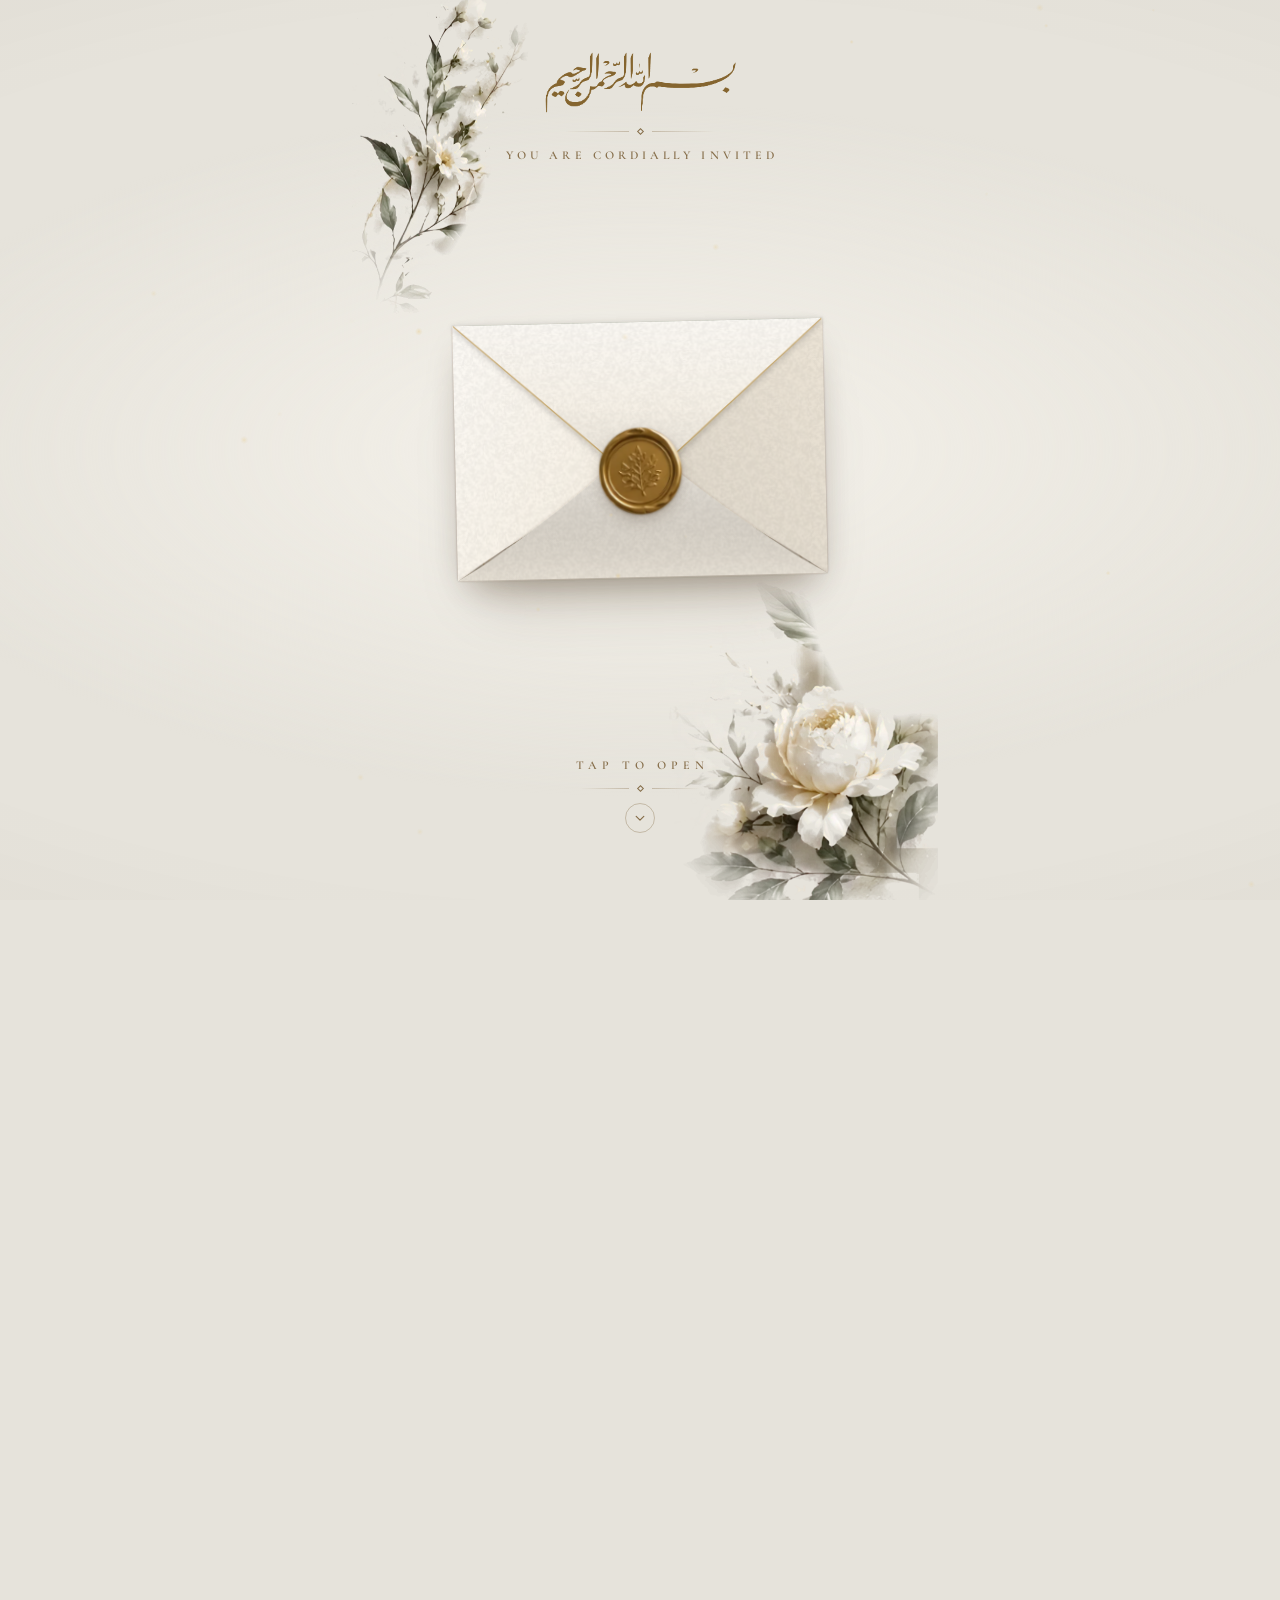
==== barat/index.html @ 207fcbb6 "Digital wedding invitations for Raamiz & Fiza Envelope-opening invites for the Nikkah (/barat/) and " ====
<!doctype html>
<html lang="en" data-event="barat" class="is-sealed">
<head>
<meta charset="utf-8">
<meta name="viewport" content="width=device-width, initial-scale=1, viewport-fit=cover">
<title>Raamiz &amp; Fiza · Nikkah</title>
<meta name="description" content="Friday, 18 December 2026 · Palm Hills Country Club, Lahore">
<meta name="robots" content="noindex, nofollow">
<meta name="format-detection" content="telephone=no">
<meta name="theme-color" content="#e6e3db">
<meta property="og:type" content="website">
<meta property="og:site_name" content="Raamiz &amp; Fiza">
<meta property="og:title" content="You’re invited · Nikkah of Raamiz &amp; Fiza">
<meta property="og:description" content="Friday, 18 December 2026 · Palm Hills Country Club, Lahore">
<meta property="og:url" content="https://raamizkn.github.io/raamiz-fiza/barat/">
<meta property="og:image" content="https://raamizkn.github.io/raamiz-fiza/assets/og-barat.jpg">
<meta property="og:image:width" content="1200">
<meta property="og:image:height" content="630">
<meta property="og:image:alt" content="The Nikkah invitation card for Raamiz and Fiza">
<meta name="twitter:card" content="summary_large_image">
<link rel="icon" type="image/png" href="../assets/icon-barat.png">
<link rel="apple-touch-icon" href="../assets/touch-barat.png">
<link rel="preconnect" href="https://fonts.googleapis.com">
<link rel="preconnect" href="https://fonts.gstatic.com" crossorigin>
<link rel="stylesheet" href="https://fonts.googleapis.com/css2?family=Cormorant+Garamond:ital,wght@0,400;0,500;0,600;0,700;1,400;1,500&amp;family=Pinyon+Script&amp;display=swap">
<link rel="preload" as="image" href="../assets/card-barat.webp" fetchpriority="high">
<link rel="stylesheet" href="../assets/invite.css">
<noscript><style>.stage{display:none}.invite{visibility:visible}html.is-sealed,html.is-sealed body{height:auto;overflow:auto}</style></noscript>
</head>
<body>

<svg class="svg-defs" aria-hidden="true" focusable="false">
  <defs>
    <pattern id="grain" patternUnits="userSpaceOnUse" width="480" height="480">
      <image href="../assets/grain.png" width="480" height="480" preserveAspectRatio="none"/>
    </pattern>
    <pattern id="jaali" patternUnits="userSpaceOnUse" width="64" height="64">
      <g class="jaali-line">
        <path d="M32 10 54 32 32 54 10 32Z"/>
        <path d="M16.5 16.5H47.5V47.5H16.5Z"/>
        <path d="M32 0V10M32 54V64M0 32H10M54 32H64"/>
      </g>
    </pattern>
    <linearGradient id="lg-left" x1="0" y1="0" x2="1" y2="1">
      <stop offset="0" stop-color="#fff" stop-opacity=".6"/>
      <stop offset=".65" stop-color="#fff" stop-opacity="0"/>
    </linearGradient>
    <linearGradient id="lg-right" x1="1" y1="0" x2="0" y2="1">
      <stop offset="0" stop-color="#000" stop-opacity="0"/>
      <stop offset="1" stop-color="#000" stop-opacity=".07"/>
    </linearGradient>
    <linearGradient id="lg-bottom" x1="0" y1="0" x2="0" y2="1">
      <stop offset="0" stop-color="#fff" stop-opacity=".4"/>
      <stop offset="1" stop-color="#000" stop-opacity=".05"/>
    </linearGradient>
    <linearGradient id="lg-flap" x1="0" y1="0" x2="0" y2="1">
      <stop offset="0" stop-color="#fff" stop-opacity=".55"/>
      <stop offset=".55" stop-color="#fff" stop-opacity=".1"/>
      <stop offset="1" stop-color="#000" stop-opacity=".05"/>
    </linearGradient>
    <linearGradient id="lg-inside" x1="0" y1="0" x2="0" y2="1">
      <stop offset="0" stop-color="#1e140a" stop-opacity=".04"/>
      <stop offset=".6" stop-color="#1e140a" stop-opacity=".26"/>
    </linearGradient>
    <filter id="f-edge-in" x="-5%" y="-10%" width="110%" height="120%">
      <feDropShadow dx="0" dy="-2" stdDeviation="3" flood-color="#3a2812" flood-opacity=".18"/>
    </filter>
    <filter id="f-edge-up" x="-5%" y="-10%" width="110%" height="120%">
      <feDropShadow dx="0" dy="-3" stdDeviation="3.5" flood-color="#3a2812" flood-opacity=".14"/>
    </filter>
    <filter id="f-soft" x="-10%" y="-10%" width="120%" height="130%">
      <feGaussianBlur stdDeviation="9"/>
    </filter>
    <clipPath id="pocket-clip">
      <path d="M0 0C170 118 360 280 492 357C506 365 506 377 492 385C360 462 170 574 0 690Z"/><path d="M1000 0C830 118 640 280 508 357C494 365 494 377 508 385C640 462 830 574 1000 690Z"/><path d="M0 690C160 600 360 440 462 356C484 338 516 338 538 356C640 440 840 600 1000 690Z"/>
    </clipPath>
  </defs>
</svg>

<div class="stage">
  <div class="stage-glow"></div>
  <div class="stage-inner">
    <div class="decor decor--tl"></div>
    <div class="decor decor--br"></div>

    <header class="intro">
      <div class="bismillah" role="img" aria-label="Bismillah ir-Rahman ir-Rahim"></div>
      <div class="rule" aria-hidden="true"><span></span><i></i><span></span></div>
      <p class="guest" hidden>Dear <span data-guest></span>,</p>
      <p class="kicker">You are cordially invited</p>
    </header>

    <div class="env" role="button" tabindex="0" aria-label="Open the Nikkah invitation">
      <div class="env-layer env-back" aria-hidden="true">
        <svg viewBox="0 0 1000 690" preserveAspectRatio="none">
          <rect class="bk" width="1000" height="690" rx="7"/>
          <rect class="liner" x="30" width="940" height="660"/>
          <rect x="30" width="940" height="660" fill="url(#jaali)"/>
          <rect width="1000" height="690" fill="url(#lg-inside)"/>
          <rect width="1000" height="690" fill="url(#grain)"/>
        </svg>
      </div>

      <div class="card-clip" aria-hidden="true">
        <div class="card">
          <div class="card-shadow"></div>
          <div class="card-face">
            <img class="card-art feather" src="../assets/card-barat.webp" alt="" width="1419" height="2000">
            <div class="card-shade"></div>
            <img class="card-full feather" src="../assets/card-barat.webp" alt="" width="1419" height="2000">
          </div>
        </div>
      </div>

      <div class="env-layer env-pocket" aria-hidden="true">
        <svg viewBox="0 0 1000 690" preserveAspectRatio="none">
          <g filter="url(#f-edge-in)">
            <path class="pk-l" d="M0 0C170 118 360 280 492 357C506 365 506 377 492 385C360 462 170 574 0 690Z"/>
            <path class="pk-r" d="M1000 0C830 118 640 280 508 357C494 365 494 377 508 385C640 462 830 574 1000 690Z"/>
          </g>
          <path d="M0 0C170 118 360 280 492 357C506 365 506 377 492 385C360 462 170 574 0 690Z" fill="url(#lg-left)"/>
          <path d="M1000 0C830 118 640 280 508 357C494 365 494 377 508 385C640 462 830 574 1000 690Z" fill="url(#lg-right)"/>
          <path class="pk-b" d="M0 690C160 600 360 440 462 356C484 338 516 338 538 356C640 440 840 600 1000 690Z" filter="url(#f-edge-up)"/>
          <path d="M0 690C160 600 360 440 462 356C484 338 516 338 538 356C640 440 840 600 1000 690Z" fill="url(#lg-bottom)"/>
          <rect width="1000" height="690" fill="url(#grain)" clip-path="url(#pocket-clip)"/>
        </svg>
        <svg class="flap-shadow" viewBox="0 0 1000 690" preserveAspectRatio="none">
          <path d="M0 4H1000L552 408Q500 454 448 408Z" filter="url(#f-soft)"/>
        </svg>
      </div>

      <div class="env-layer env-flap" aria-hidden="true">
        <div class="flap">
          <div class="flap-face flap-front">
            <svg viewBox="0 0 1000 440" preserveAspectRatio="none">
              <path class="fl" d="M0 0H1000L552 396Q500 441 448 396Z"/>
              <path d="M0 0H1000L552 396Q500 441 448 396Z" fill="url(#lg-flap)"/>
              <path d="M0 0H1000L552 396Q500 441 448 396Z" fill="url(#grain)"/>
              <path class="foil" d="M2 1L448 396Q500 441 552 396L998 1" vector-effect="non-scaling-stroke"/>
            </svg>
            <svg class="shade" viewBox="0 0 1000 440" preserveAspectRatio="none"><path d="M0 0H1000L552 396Q500 441 448 396Z"/></svg>
          </div>
          <div class="flap-face flap-back">
            <svg viewBox="0 0 1000 440" preserveAspectRatio="none">
              <g transform="matrix(1 0 0 -1 0 440)">
                <path class="bk" d="M0 0H1000L552 396Q500 441 448 396Z"/>
                <path class="liner" d="M34 0H966L542 376Q500 413 458 376Z"/>
                <path d="M34 0H966L542 376Q500 413 458 376Z" fill="url(#jaali)"/>
                <path d="M0 0H1000L552 396Q500 441 448 396Z" fill="url(#grain)"/>
                <path class="foil" d="M2 1L448 396Q500 441 552 396L998 1" vector-effect="non-scaling-stroke"/>
              </g>
            </svg>
            <svg class="shade" viewBox="0 0 1000 440" preserveAspectRatio="none"><path d="M0 440H1000L552 44Q500 -1 448 44Z"/></svg>
          </div>
        </div>
      </div>

      <div class="env-layer env-seal" aria-hidden="true">
        <div class="seal">
          <div class="seal-whole"><div class="seal-img"></div><div class="seal-glint"></div></div>
          <div class="seal-half seal-half--l"><div class="seal-img"></div></div>
          <div class="seal-half seal-half--r"><div class="seal-img"></div></div>
        </div>
      </div>
    </div>

    <footer class="cta" aria-hidden="true">
      <p class="cta-text">Tap to open</p>
      <div class="rule" aria-hidden="true"><span></span><i></i><span></span></div>
      <span class="cta-chevron"><svg viewBox="0 0 12 12" aria-hidden="true"><path d="M2.2 4.4 6 8.2l3.8-3.8" fill="none" stroke="currentColor" stroke-width="1.2" stroke-linecap="round" stroke-linejoin="round"/></svg></span>
    </footer>
  </div>
</div>

<canvas class="fx" aria-hidden="true"></canvas>

<main class="invite">
  <section class="hero">
    <img class="final-card feather" src="../assets/card-barat.webp" width="1419" height="2000" alt="Bismillah ir-Rahman ir-Rahim. “And among His signs is that He created for you spouses from among yourselves so that you may find tranquility in them, and He placed between you love and mercy.” Surah Ar-Rum 30:21. Mr. Faisal Hayat Khan Niazi and Mrs. Shagufta Faisal cordially invite you to the Nikkah ceremony of their beloved son, Raamiz with Fiza. Friday, 18 December 2026, Palm Hills Country Club, Barki Road, Lahore. We would be honoured to share this special day with you.">
    <a class="scroll-hint" href="#details">Details<span class="cta-chevron"><svg viewBox="0 0 12 12" aria-hidden="true"><path d="M2.2 4.4 6 8.2l3.8-3.8" fill="none" stroke="currentColor" stroke-width="1.2" stroke-linecap="round" stroke-linejoin="round"/></svg></span></a>
  </section>

  <section class="details" id="details">
    <p class="eyebrow reveal">Join us for the</p>
    <h1 class="event-name reveal">Nikkah Ceremony</h1>
    <div class="reveal">
      <div class="date">
        <span class="date-side">Friday</span>
        <span class="date-day">18</span>
        <span class="date-side">December</span>
      </div>
      <p class="date-year">2026</p>
    </div>
    <div class="rule reveal" aria-hidden="true"><span></span><i></i><span></span></div>
    <p class="venue reveal">Palm Hills Country Club</p>
    <p class="address reveal">Barki Road, Lahore</p>
    <div class="actions reveal">
      <a class="btn" href="https://www.google.com/maps/search/?api=1&amp;query=Palm+Hills+Country+Club%2C+Barki+Road%2C+Lahore" target="_blank" rel="noopener"><svg viewBox="0 0 24 24" aria-hidden="true"><path d="M12 21s-6.5-5.6-6.5-11a6.5 6.5 0 0 1 13 0c0 5.4-6.5 11-6.5 11Z" fill="none" stroke="currentColor" stroke-width="1.5"/><circle cx="12" cy="10" r="2.4" fill="none" stroke="currentColor" stroke-width="1.5"/></svg>Directions</a>
      <a class="btn" href="../assets/barat.ics" data-calendar data-google="https://calendar.google.com/calendar/render?action=TEMPLATE&amp;text=Nikkah%20%C2%B7%20Raamiz%20%26%20Fiza&amp;dates=20261218/20261219&amp;location=Palm%20Hills%20Country%20Club%2C%20Barki%20Road%2C%20Lahore&amp;details=Mr.%20Faisal%20Hayat%20Khan%20Niazi%20and%20Mrs.%20Shagufta%20Faisal%20cordially%20invite%20you%20to%20the%20Nikkah%20ceremony%20of%20their%20beloved%20son%2C%20Raamiz%2C%20with%20Fiza.&amp;ctz=Asia%2FKarachi"><svg viewBox="0 0 24 24" aria-hidden="true"><rect x="3.5" y="5" width="17" height="15.5" rx="2.5" fill="none" stroke="currentColor" stroke-width="1.5"/><path d="M3.5 10h17M8 3v4M16 3v4" fill="none" stroke="currentColor" stroke-width="1.5" stroke-linecap="round"/></svg>Add to calendar</a>
    </div>
    <p class="countdown reveal" data-countdown="2026-12-18"><span class="countdown-num"></span><span class="countdown-label"></span></p>
  </section>

  <footer class="signoff">
    <div class="rule reveal" aria-hidden="true"><span></span><i></i><span></span></div>
    <p class="signoff-names reveal">Raamiz &amp; Fiza</p>
    <p class="signoff-note reveal">With love &amp; duas</p>
    <button class="replay reveal" type="button"><span aria-hidden="true">↺</span>Open the envelope again</button>
  </footer>
</main>

<script src="../assets/invite.js" defer></script>
</body>
</html>
---- assets/invite.css ----
/* Raamiz & Fiza — digital invitation
   Shared styles for /barat/ and /walima/. Theme is picked by <html data-event="…">. */

:root {
  --serif: "Cormorant Garamond", "Cormorant", Georgia, "Times New Roman", serif;
  --script: "Pinyon Script", "Snell Roundhand", "Apple Chancery", cursive;
  --u: min(1vw, 4.8px);               /* 1% of the mobile column (caps at 480px on desktop) */
  --sat: env(safe-area-inset-top, 0px);
  --sab: env(safe-area-inset-bottom, 0px);
  --env-w: min(calc(var(--u) * 86), 370px, 58svh);
  --env-h: calc(var(--env-w) * .69);
}

html[data-event="barat"] {
  --bg: #e6e3db;
  --glow: #f4f1ea;
  --ink: #765a31;
  --ink-soft: rgba(118, 90, 49, .86);
  --line: rgba(118, 90, 49, .3);
  --env-left: #f7f1e6;
  --env-right: #ece4d6;
  --env-bottom: #f2ebdf;
  --env-flap: #f5efe4;
  --env-in: #e5dccc;
  --liner: #a6af9a;
  --liner-line: rgba(247, 232, 190, .72);
  --foil: #c2a062;
  --shine-a: #85652f;
  --shine-b: #b8944f;
  --shine-c: #f0dca6;
  --btn-bg: rgba(255, 255, 255, .42);
}

html[data-event="walima"] {
  --bg: #ebdbd0;
  --glow: #f7eee8;
  --ink: #943a40;
  --ink-soft: rgba(148, 58, 64, .86);
  --line: rgba(148, 58, 64, .28);
  --env-left: #fbf3ee;
  --env-right: #f1e2da;
  --env-bottom: #f6e9e2;
  --env-flap: #f9efea;
  --env-in: #e9d5cb;
  --liner: #d4a19f;
  --liner-line: rgba(252, 236, 206, .78);
  --foil: #c9a26a;
  --shine-a: #8b3037;
  --shine-b: #b4585f;
  --shine-c: #eeb2b4;
  --btn-bg: rgba(255, 255, 255, .45);
}

*, *::before, *::after { box-sizing: border-box; }

html {
  background: var(--bg);
  -webkit-text-size-adjust: 100%;
  text-size-adjust: 100%;
}

body {
  margin: 0;
  min-height: 100svh;
  background: var(--bg);
  color: var(--ink);
  font-family: var(--serif);
  font-size: 18px;
  line-height: 1.5;
  -webkit-font-smoothing: antialiased;
  -webkit-tap-highlight-color: transparent;
  overflow-x: hidden;
}

/* Until the envelope is opened, nothing scrolls. */
html.is-sealed,
html.is-sealed body {
  height: 100%;
  overflow: hidden;
  overscroll-behavior: none;
}

.visually-hidden {
  position: absolute !important;
  width: 1px; height: 1px;
  overflow: hidden;
  clip: rect(0 0 0 0);
  white-space: nowrap;
}

.svg-defs { position: absolute; width: 0; height: 0; overflow: hidden; }

/* ───────────────────────── Stage (envelope scene) ───────────────────────── */

.stage {
  position: fixed;
  inset: 0;
  z-index: 10;
  overflow: hidden;
  background: var(--bg);
  cursor: pointer;
  touch-action: manipulation;
  -webkit-user-select: none;
  user-select: none;
  -webkit-touch-callout: none;
}

.stage-glow {
  position: absolute;
  inset: 0;
  will-change: opacity;
  background:
    radial-gradient(90% 55% at 50% 50%, var(--glow) 0%, transparent 70%),
    radial-gradient(140% 90% at 50% 50%, transparent 55%, rgba(60, 40, 20, .07) 100%);
}

.stage-inner {
  position: absolute;
  inset: 0;
  width: min(100%, 480px);
  margin: 0 auto;
}

/* florals lifted from the card itself, feathered into the background */
.decor {
  position: absolute;
  pointer-events: none;
  will-change: opacity;
  background: center / 100% 100% no-repeat;
}
html[data-event="barat"] .decor--tl {
  top: calc(var(--sat) * .4 - var(--u) * 4);
  left: calc(var(--u) * -10);
  width: calc(var(--u) * 38);
  aspect-ratio: 338 / 710;
  background-image: url(decor-barat-tl.webp);
}
html[data-event="barat"] .decor--br {
  bottom: calc(var(--u) * -6);
  right: calc(var(--u) * -12);
  width: calc(var(--u) * 56);
  aspect-ratio: 450 / 620;
  background-image: url(decor-barat-br.webp);
}
html[data-event="walima"] .decor--tl {
  top: calc(var(--sat) * .4 - var(--u) * 6);
  left: calc(var(--u) * -12);
  width: calc(var(--u) * 54);
  aspect-ratio: 460 / 610;
  background-image: url(decor-walima-tl.webp);
}
html[data-event="walima"] .decor--br {
  bottom: calc(var(--u) * -7);
  right: calc(var(--u) * -14);
  width: calc(var(--u) * 66);
  aspect-ratio: 630 / 580;
  background-image: url(decor-walima-br.webp);
}

.intro {
  position: absolute;
  will-change: opacity;
  left: 0;
  right: 0;
  top: calc(var(--sat) + 5.5svh);
  text-align: center;
  padding: 0 24px;
}

.bismillah {
  width: min(calc(var(--u) * 44), 196px);
  aspect-ratio: 315 / 105;
  margin: 0 auto;
  background: linear-gradient(105deg, var(--shine-a) 38%, var(--shine-c) 50%, var(--shine-a) 62%) 0 0 / 320% 100%;
  -webkit-mask: url(bismillah.png) center / contain no-repeat;
  mask: url(bismillah.png) center / contain no-repeat;
  animation: shimmer 6s ease-in-out infinite 1s;
}

@keyframes shimmer {
  0% { background-position: 100% 0; }
  55%, 100% { background-position: 0 0; }
}

.rule {
  display: flex;
  align-items: center;
  justify-content: center;
  gap: 9px;
  width: 150px;
  margin: 14px auto 0;
}
.rule span { flex: 1; height: 1px; background: linear-gradient(90deg, transparent, var(--line)); }
.rule span:last-child { background: linear-gradient(270deg, transparent, var(--line)); }
.rule i { width: 5px; height: 5px; border: 1px solid var(--ink-soft); transform: rotate(45deg); }

.guest {
  margin: 14px 0 -6px;
  font-family: var(--script);
  font-size: 31px;
  line-height: 1.25;
  color: var(--ink);
}
.guest.is-long { font-size: 25px; }

.kicker {
  margin: 12px 0 0;
  font-size: 12px;
  font-weight: 600;
  letter-spacing: .34em;
  text-transform: uppercase;
  color: var(--ink-soft);
  padding-left: .34em; /* optically re-centre tracked caps */
}

/* ───────────────────────── Envelope ───────────────────────── */

.env {
  position: absolute;
  left: calc(50% - var(--env-w) / 2);
  top: calc(50% - var(--env-h) * .5);
  width: var(--env-w);
  height: var(--env-h);
  outline: none;
}

.env-layer {
  position: absolute;
  inset: 0;
  transform-origin: 50% 50%;
  will-change: transform;
}

.env-layer > svg {
  position: absolute;
  inset: 0;
  width: 100%;
  height: 100%;
  display: block;
  overflow: visible;
}

.env-back {
  z-index: 1;
  border-radius: 5px;
  box-shadow:
    0 1px 2px rgba(58, 40, 18, .12),
    0 18px 34px -14px rgba(58, 40, 18, .38),
    0 40px 60px -30px rgba(58, 40, 18, .25);
}

.card-clip {
  position: absolute;
  z-index: 2;
  left: -100vw;
  right: -100vw;
  top: -300svh;
  bottom: 2px; /* stay just inside the pocket's bottom edge */
  overflow: hidden;
  pointer-events: none;
  transform-origin: calc(100vw + var(--env-w) / 2) calc(300svh + var(--env-h) / 2); /* envelope centre */
  will-change: transform;
}

.env-pocket { z-index: 3; }
.env-flap { z-index: 4; perspective: 1100px; perspective-origin: 50% 45%; }
.env-seal { z-index: 5; }

html.is-idle .env-layer,
html.is-idle .card-clip { animation: sway 5.4s ease-in-out infinite; }

@keyframes sway {
  0%, 100% { transform: translate3d(0, 0, 0) rotate(-1.3deg); }
  50% { transform: translate3d(0, -5px, 0) rotate(1.3deg); }
}

/* svg paint */
.bk { fill: var(--env-in); }
.liner { fill: var(--liner); }
.jaali-line { fill: none; stroke: var(--liner-line); stroke-width: 2.3; }
.pk-l { fill: var(--env-left); }
.pk-r { fill: var(--env-right); }
.pk-b { fill: var(--env-bottom); }
.fl { fill: var(--env-flap); }
.foil { fill: none; stroke: var(--foil); stroke-width: 1.2; stroke-linejoin: round; opacity: .9; }
.flap-face > svg.shade { opacity: 0; will-change: opacity; }
.shade path { fill: #1d1309; }
.flap-shadow { will-change: opacity; }
.flap-shadow path { fill: #2c1d0c; fill-opacity: .22; }

.flap {
  position: absolute;
  left: 0;
  top: 0;
  width: 100%;
  height: 63.77%; /* 440 / 690 */
  transform-origin: 50% 0;
  transform-style: preserve-3d;
  will-change: transform;
}

.flap-face {
  position: absolute;
  inset: 0;
  -webkit-backface-visibility: hidden;
  backface-visibility: hidden;
}
.flap-face > svg { position: absolute; inset: 0; width: 100%; height: 100%; display: block; overflow: visible; }
.flap-back { transform: rotateX(180deg); }

/* wax seal */
.seal {
  position: absolute;
  left: 50%;
  top: 58.5%;
  width: 23%;
  aspect-ratio: 215 / 225;
  transform: translate(-50%, -50%);
}

.seal-whole,
.seal-half {
  position: absolute;
  inset: 0;
  filter: drop-shadow(0 1.5px 1.5px rgba(48, 28, 8, .32)) drop-shadow(0 6px 7px rgba(48, 28, 8, .2));
  will-change: transform, opacity;
}

.seal-half { opacity: 0; }
.seal-half--l { transform-origin: 28% 60%; }
.seal-half--r { transform-origin: 72% 60%; }

.seal-img,
.seal-glint {
  position: absolute;
  inset: 0;
  background: center / contain no-repeat;
}
html[data-event="barat"] .seal-img { background-image: url(seal-gold.webp); }
html[data-event="walima"] .seal-img { background-image: url(seal-rose.webp); }

.seal-half--l .seal-img { clip-path: polygon(0 0, 53% 0, 47% 19%, 56% 37%, 46% 56%, 55% 75%, 48% 100%, 0 100%); }
.seal-half--r .seal-img { clip-path: polygon(53% 0, 100% 0, 100% 100%, 48% 100%, 55% 75%, 46% 56%, 56% 37%, 47% 19%); }

.seal-glint {
  background: linear-gradient(115deg, transparent 38%, rgba(255, 250, 235, .6) 50%, transparent 62%) 160% 0 / 260% 100% no-repeat;
  -webkit-mask: center / contain no-repeat;
  mask: center / contain no-repeat;
}
html[data-event="barat"] .seal-glint { -webkit-mask-image: url(seal-gold.webp); mask-image: url(seal-gold.webp); }
html[data-event="walima"] .seal-glint { -webkit-mask-image: url(seal-rose.webp); mask-image: url(seal-rose.webp); }

html.is-idle .seal-whole { animation: seal-breathe 2.8s ease-in-out infinite; }
html.is-idle .seal-glint { animation: glint 4.6s ease-in-out infinite 1.4s; }

@keyframes seal-breathe {
  0%, 100% { transform: scale(1); }
  50% { transform: scale(1.045); }
}
@keyframes glint {
  0% { background-position: 160% 0; }
  45%, 100% { background-position: -60% 0; }
}

/* the card while it is inside / leaving the envelope */
.card {
  position: absolute;
  left: 0;
  top: 0;
  transform-origin: 0 0;
  will-change: transform;
}
.card-shadow {
  position: absolute;
  inset: 0;
  box-shadow: 0 2px 5px rgba(40, 26, 10, .14), 0 14px 30px -10px rgba(40, 26, 10, .38);
  will-change: opacity;
}
html[data-event="barat"] .card-shadow { inset: 2.6% 5% 2.6% 5.07%; }
.card-face {
  position: absolute;
  inset: 0;
}
.card-face img { position: absolute; inset: 0; display: block; width: 100%; height: 100%; }
.card-shade {
  position: absolute;
  inset: 0;
  background: linear-gradient(180deg, rgba(34, 22, 8, .1), rgba(34, 22, 8, .3) 45%);
  will-change: opacity;
}
/* inside the envelope only the paper shows; the full artwork (torn edges and all) fades in as it lands */
html[data-event="barat"] .card-art,
html[data-event="barat"] .card-shade { clip-path: inset(2.6% 5% 2.6% 5.07%); }
.card-full { opacity: 0; will-change: opacity; }
html[data-event="walima"] .card-full { display: none; }

/* call to action */
.cta {
  position: absolute;
  will-change: opacity;
  left: 0;
  right: 0;
  bottom: calc(var(--sab) + 7.5svh);
  display: flex;
  flex-direction: column;
  align-items: center;
  gap: 12px;
  text-align: center;
}
.cta-text {
  margin: 0;
  font-size: 12px;
  font-weight: 600;
  letter-spacing: .42em;
  padding-left: .42em;
  text-transform: uppercase;
  color: var(--ink-soft);
}
.cta .rule { margin: 0; width: 120px; }
.cta-chevron {
  display: grid;
  place-items: center;
  width: 30px;
  height: 30px;
  border: 1px solid var(--line);
  border-radius: 50%;
  color: var(--ink-soft);
  animation: nudge 2.2s ease-in-out infinite;
}
.cta-chevron svg { width: 12px; height: 12px; }

@keyframes nudge {
  0%, 100% { transform: translateY(0); }
  50% { transform: translateY(4px); }
}

/* particles */
.fx {
  position: fixed;
  inset: 0;
  width: 100%;
  height: 100%;
  z-index: 20;
  pointer-events: none;
}

/* ───────────────────────── The opened invitation ───────────────────────── */

.invite {
  position: relative;
  z-index: 1;
  width: min(100%, 480px);
  margin: 0 auto;
}

.hero {
  position: relative;
  min-height: 100svh;
  display: flex;
  align-items: center;
  justify-content: center;
  padding: calc(var(--sat) + 12px) 0 calc(var(--sab) + 60px);
}

.final-card {
  display: block;
  width: min(100%, calc((100svh - var(--sat) - var(--sab) - 72px) * .7095));
  height: auto;
  aspect-ratio: 1419 / 2000;
}

/* The barat artwork is torn paper photographed on a surface — feather its edges into the page. */
html[data-event="barat"] .feather {
  -webkit-mask-image:
    linear-gradient(90deg, transparent 0, #000 2.6%, #000 97.4%, transparent 100%),
    linear-gradient(180deg, transparent 0, #000 1.3%, #000 98.2%, transparent 100%);
  -webkit-mask-composite: source-in;
  mask-image:
    linear-gradient(90deg, transparent 0, #000 2.6%, #000 97.4%, transparent 100%),
    linear-gradient(180deg, transparent 0, #000 1.3%, #000 98.2%, transparent 100%);
  mask-composite: intersect;
}

.scroll-hint {
  position: absolute;
  left: 50%;
  bottom: calc(var(--sab) + 14px);
  transform: translateX(-50%);
  display: flex;
  flex-direction: column;
  align-items: center;
  gap: 8px;
  font-size: 11px;
  font-weight: 600;
  letter-spacing: .34em;
  padding-left: .34em;
  text-transform: uppercase;
  color: var(--ink-soft);
  text-decoration: none;
  opacity: 0;
  transition: opacity 1s ease .4s;
}
html.is-open .scroll-hint { opacity: 1; }
.scroll-hint .cta-chevron { width: 26px; height: 26px; }

.details {
  padding: 40px 28px 8px;
  text-align: center;
}

.eyebrow {
  margin: 0;
  font-size: 12px;
  font-weight: 600;
  letter-spacing: .38em;
  padding-left: .38em;
  text-transform: uppercase;
  color: var(--ink-soft);
}

.event-name {
  margin: 8px 0 0;
  font-size: 38px;
  font-weight: 500;
  line-height: 1.1;
  letter-spacing: .01em;
}

.date {
  display: grid;
  grid-template-columns: 1fr auto 1fr;
  align-items: center;
  gap: 16px;
  margin: 28px auto 0;
  max-width: 330px;
}
.date-side {
  padding: 9px 0 8px;
  border-top: 1px solid var(--line);
  border-bottom: 1px solid var(--line);
  font-size: 13px;
  font-weight: 600;
  letter-spacing: .26em;
  text-transform: uppercase;
}
.date-day {
  font-size: 64px;
  font-weight: 500;
  line-height: .9;
  font-variant-numeric: lining-nums;
}
.date-year {
  margin: 10px 0 0;
  font-size: 15px;
  font-weight: 600;
  letter-spacing: .5em;
  padding-left: .5em;
}

.details .rule { margin-top: 30px; }

.venue {
  margin: 26px 0 0;
  font-size: 16px;
  font-weight: 700;
  letter-spacing: .2em;
  text-transform: uppercase;
  line-height: 1.45;
}
.address {
  margin: 6px 0 0;
  font-size: 19px;
  font-style: italic;
  color: var(--ink-soft);
  line-height: 1.35;
}

.actions {
  display: grid;
  grid-template-columns: minmax(0, 264px);
  justify-content: center;
  gap: 10px;
  margin-top: 26px;
}

.btn {
  display: inline-flex;
  align-items: center;
  justify-content: center;
  gap: 9px;
  min-height: 46px;
  padding: 0 20px;
  border: 1px solid var(--line);
  border-radius: 999px;
  background: var(--btn-bg);
  color: var(--ink);
  font: 700 12.5px/1 var(--serif);
  letter-spacing: .16em;
  text-transform: uppercase;
  text-decoration: none;
  cursor: pointer;
  transition: transform .15s ease, background-color .2s ease;
}
.btn:active { transform: scale(.97); }
.btn svg { width: 17px; height: 17px; flex: none; }

.countdown {
  margin: 34px 0 0;
  display: flex;
  align-items: baseline;
  justify-content: center;
  gap: 10px;
}
.countdown-num {
  font-size: 44px;
  font-weight: 500;
  line-height: 1;
  font-variant-numeric: lining-nums;
}
.countdown-label {
  font-size: 12px;
  font-weight: 600;
  letter-spacing: .3em;
  text-transform: uppercase;
  color: var(--ink-soft);
}

.signoff {
  padding: 40px 28px calc(var(--sab) + 36px);
  text-align: center;
}
.signoff .rule { margin-top: 0; }
.signoff-names {
  margin: 22px 0 0;
  font-family: var(--script);
  font-size: 44px;
  line-height: 1.2;
}
.signoff-note {
  margin: 4px 0 0;
  font-size: 17px;
  font-style: italic;
  color: var(--ink-soft);
}
.replay {
  margin-top: 26px;
  padding: 10px 14px;
  border: 0;
  background: none;
  color: var(--ink-soft);
  font: 600 11px/1 var(--serif);
  letter-spacing: .3em;
  text-transform: uppercase;
  cursor: pointer;
}
.replay span { display: inline-block; margin-right: 6px; font-size: 14px; letter-spacing: 0; }

/* scroll-in reveal for the details */
.reveal {
  opacity: 0;
  transform: translateY(18px);
  transition: opacity .9s ease, transform 1s cubic-bezier(.2, .7, .2, 1);
}
.reveal.is-in { opacity: 1; transform: none; }

/* iOS < 15.4 has no svh units */
@supports not (height: 1svh) {
  :root { --env-w: min(calc(var(--u) * 86), 370px, 58vh); }
  body, .hero { min-height: 100vh; }
  .intro { top: calc(var(--sat) + 5.5vh); }
  .cta { bottom: calc(var(--sab) + 7.5vh); }
  .card-clip { top: -300vh; transform-origin: calc(100vw + var(--env-w) / 2) calc(300vh + var(--env-h) / 2); }
  .final-card { width: min(100%, calc((100vh - var(--sat) - var(--sab) - 72px) * .7095)); }
}

@media (prefers-reduced-motion: reduce) {
  html.is-idle .env-layer,
  html.is-idle .card-clip,
  html.is-idle .seal-whole,
  html.is-idle .seal-glint,
  .bismillah,
  .cta-chevron { animation: none; }
  .reveal { opacity: 1; transform: none; transition: none; }
}
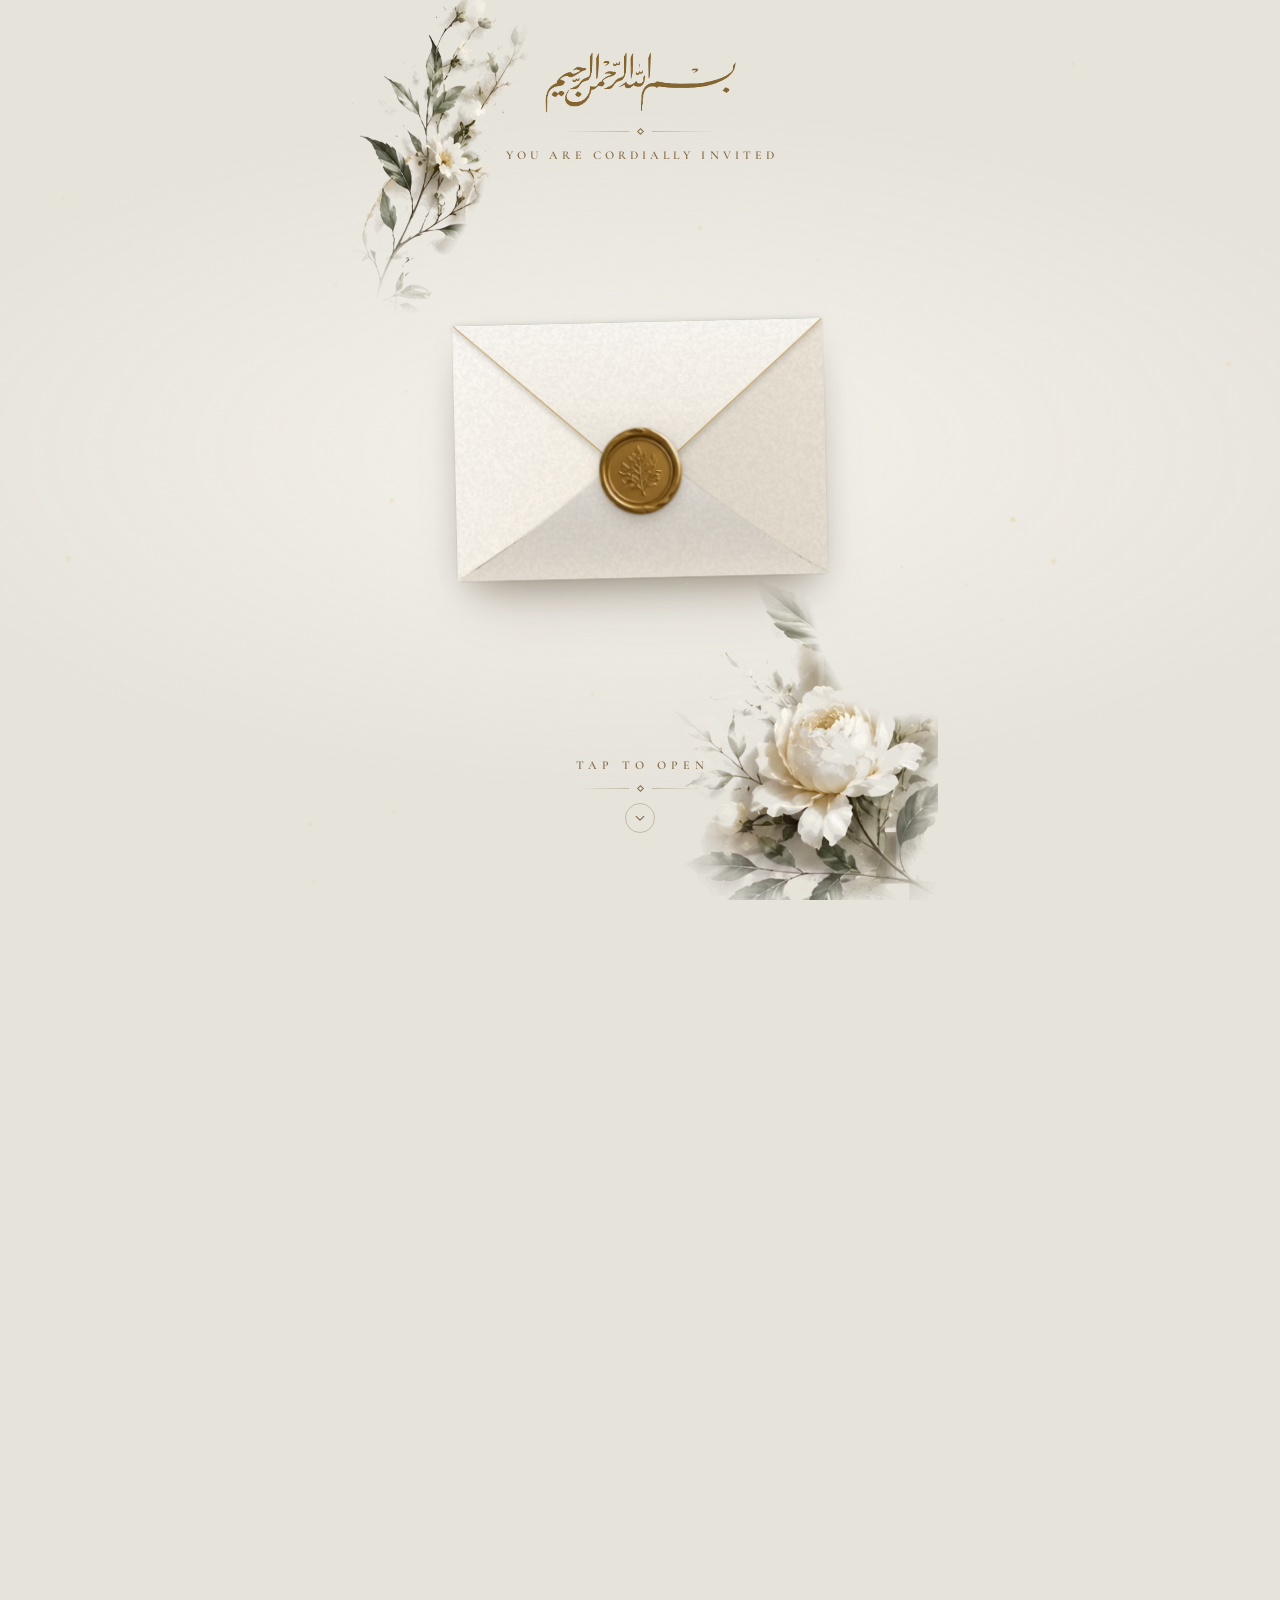
==== commit 0636f0ec: "Update invites with the new cards, times and RSVP - New Barat and Walima artwork; the Barat card is " ====
--- a/barat/index.html
+++ b/barat/index.html
@@ -3,20 +3,20 @@
 <head>
 <meta charset="utf-8">
 <meta name="viewport" content="width=device-width, initial-scale=1, viewport-fit=cover">
-<title>Raamiz &amp; Fiza · Nikkah</title>
-<meta name="description" content="Friday, 18 December 2026 · Palm Hills Country Club, Lahore">
+<title>Raamiz &amp; Fiza · Barat</title>
+<meta name="description" content="Friday, 18 December 2026 · 3 to 6 PM · Palm Hills Country Club, Lahore">
 <meta name="robots" content="noindex, nofollow">
 <meta name="format-detection" content="telephone=no">
 <meta name="theme-color" content="#e6e3db">
 <meta property="og:type" content="website">
 <meta property="og:site_name" content="Raamiz &amp; Fiza">
-<meta property="og:title" content="You’re invited · Nikkah of Raamiz &amp; Fiza">
-<meta property="og:description" content="Friday, 18 December 2026 · Palm Hills Country Club, Lahore">
+<meta property="og:title" content="You’re invited · Barat of Raamiz &amp; Fiza">
+<meta property="og:description" content="Friday, 18 December 2026 · 3 to 6 PM · Palm Hills Country Club, Lahore">
 <meta property="og:url" content="https://raamizkn.github.io/raamiz-fiza/barat/">
 <meta property="og:image" content="https://raamizkn.github.io/raamiz-fiza/assets/og-barat.jpg">
 <meta property="og:image:width" content="1200">
 <meta property="og:image:height" content="630">
-<meta property="og:image:alt" content="The Nikkah invitation card for Raamiz and Fiza">
+<meta property="og:image:alt" content="The Barat invitation card for Raamiz and Fiza">
 <meta name="twitter:card" content="summary_large_image">
 <link rel="icon" type="image/png" href="../assets/icon-barat.png">
 <link rel="apple-touch-icon" href="../assets/touch-barat.png">
@@ -25,7 +25,7 @@
 <link rel="stylesheet" href="https://fonts.googleapis.com/css2?family=Cormorant+Garamond:ital,wght@0,400;0,500;0,600;0,700;1,400;1,500&amp;family=Pinyon+Script&amp;display=swap">
 <link rel="preload" as="image" href="../assets/card-barat.webp" fetchpriority="high">
 <link rel="stylesheet" href="../assets/invite.css">
-<noscript><style>.stage{display:none}.invite{visibility:visible}html.is-sealed,html.is-sealed body{height:auto;overflow:auto}</style></noscript>
+<noscript><style>.stage{display:none}html.is-sealed,html.is-sealed body{height:auto;overflow:auto}</style></noscript>
 </head>
 <body>
 
@@ -58,13 +58,6 @@
       <stop offset=".55" stop-color="#fff" stop-opacity=".1"/>
       <stop offset="1" stop-color="#000" stop-opacity=".05"/>
     </linearGradient>
-    <linearGradient id="lg-inside" x1="0" y1="0" x2="0" y2="1">
-      <stop offset="0" stop-color="#1e140a" stop-opacity=".04"/>
-      <stop offset=".6" stop-color="#1e140a" stop-opacity=".26"/>
-    </linearGradient>
-    <filter id="f-edge-in" x="-5%" y="-10%" width="110%" height="120%">
-      <feDropShadow dx="0" dy="-2" stdDeviation="3" flood-color="#3a2812" flood-opacity=".18"/>
-    </filter>
     <filter id="f-edge-up" x="-5%" y="-10%" width="110%" height="120%">
       <feDropShadow dx="0" dy="-3" stdDeviation="3.5" flood-color="#3a2812" flood-opacity=".14"/>
     </filter>
@@ -90,34 +83,24 @@
       <p class="kicker">You are cordially invited</p>
     </header>
 
-    <div class="env" role="button" tabindex="0" aria-label="Open the Nikkah invitation">
+    <div class="env" role="button" tabindex="0" aria-label="Open the Barat invitation">
       <div class="env-layer env-back" aria-hidden="true">
         <svg viewBox="0 0 1000 690" preserveAspectRatio="none">
           <rect class="bk" width="1000" height="690" rx="7"/>
           <rect class="liner" x="30" width="940" height="660"/>
           <rect x="30" width="940" height="660" fill="url(#jaali)"/>
-          <rect width="1000" height="690" fill="url(#lg-inside)"/>
           <rect width="1000" height="690" fill="url(#grain)"/>
         </svg>
       </div>
 
       <div class="card-clip" aria-hidden="true">
-        <div class="card">
-          <div class="card-shadow"></div>
-          <div class="card-face">
-            <img class="card-art feather" src="../assets/card-barat.webp" alt="" width="1419" height="2000">
-            <div class="card-shade"></div>
-            <img class="card-full feather" src="../assets/card-barat.webp" alt="" width="1419" height="2000">
-          </div>
-        </div>
+        <div class="card"><img class="card-art" src="../assets/card-barat.webp" alt="" width="1276" height="1896"></div>
       </div>
 
       <div class="env-layer env-pocket" aria-hidden="true">
         <svg viewBox="0 0 1000 690" preserveAspectRatio="none">
-          <g filter="url(#f-edge-in)">
-            <path class="pk-l" d="M0 0C170 118 360 280 492 357C506 365 506 377 492 385C360 462 170 574 0 690Z"/>
-            <path class="pk-r" d="M1000 0C830 118 640 280 508 357C494 365 494 377 508 385C640 462 830 574 1000 690Z"/>
-          </g>
+          <path class="pk-l" d="M0 0C170 118 360 280 492 357C506 365 506 377 492 385C360 462 170 574 0 690Z"/>
+          <path class="pk-r" d="M1000 0C830 118 640 280 508 357C494 365 494 377 508 385C640 462 830 574 1000 690Z"/>
           <path d="M0 0C170 118 360 280 492 357C506 365 506 377 492 385C360 462 170 574 0 690Z" fill="url(#lg-left)"/>
           <path d="M1000 0C830 118 640 280 508 357C494 365 494 377 508 385C640 462 830 574 1000 690Z" fill="url(#lg-right)"/>
           <path class="pk-b" d="M0 690C160 600 360 440 462 356C484 338 516 338 538 356C640 440 840 600 1000 690Z" filter="url(#f-edge-up)"/>
@@ -176,13 +159,13 @@
 
 <main class="invite">
   <section class="hero">
-    <img class="final-card feather" src="../assets/card-barat.webp" width="1419" height="2000" alt="Bismillah ir-Rahman ir-Rahim. “And among His signs is that He created for you spouses from among yourselves so that you may find tranquility in them, and He placed between you love and mercy.” Surah Ar-Rum 30:21. Mr. Faisal Hayat Khan Niazi and Mrs. Shagufta Faisal cordially invite you to the Nikkah ceremony of their beloved son, Raamiz with Fiza. Friday, 18 December 2026, Palm Hills Country Club, Barki Road, Lahore. We would be honoured to share this special day with you.">
+    <img class="final-card" src="../assets/card-barat.webp" width="1276" height="1896" alt="Bismillah ir-Rahman ir-Rahim. Mr. Faisal Hayat Khan Niazi and Mrs. Shagufta Faisal cordially invite you to the Barat ceremony of their beloved son, Raamiz with Fiza. 3 to 6 PM, Friday, 18 December 2026, Palm Hills Country Club, Barki Road, Lahore. We would be honoured to share this special day with you. RSVP: Hassan Khan Niazi, Rayyan Khan Niazi, Friends &amp; Family. 03128899999, 03135544555.">
     <a class="scroll-hint" href="#details">Details<span class="cta-chevron"><svg viewBox="0 0 12 12" aria-hidden="true"><path d="M2.2 4.4 6 8.2l3.8-3.8" fill="none" stroke="currentColor" stroke-width="1.2" stroke-linecap="round" stroke-linejoin="round"/></svg></span></a>
   </section>
 
   <section class="details" id="details">
     <p class="eyebrow reveal">Join us for the</p>
-    <h1 class="event-name reveal">Nikkah Ceremony</h1>
+    <h1 class="event-name reveal">Barat Ceremony</h1>
     <div class="reveal">
       <div class="date">
         <span class="date-side">Friday</span>
@@ -190,15 +173,26 @@
         <span class="date-side">December</span>
       </div>
       <p class="date-year">2026</p>
+      <p class="date-time">3 to 6 PM</p>
     </div>
     <div class="rule reveal" aria-hidden="true"><span></span><i></i><span></span></div>
     <p class="venue reveal">Palm Hills Country Club</p>
     <p class="address reveal">Barki Road, Lahore</p>
     <div class="actions reveal">
       <a class="btn" href="https://www.google.com/maps/search/?api=1&amp;query=Palm+Hills+Country+Club%2C+Barki+Road%2C+Lahore" target="_blank" rel="noopener"><svg viewBox="0 0 24 24" aria-hidden="true"><path d="M12 21s-6.5-5.6-6.5-11a6.5 6.5 0 0 1 13 0c0 5.4-6.5 11-6.5 11Z" fill="none" stroke="currentColor" stroke-width="1.5"/><circle cx="12" cy="10" r="2.4" fill="none" stroke="currentColor" stroke-width="1.5"/></svg>Directions</a>
-      <a class="btn" href="../assets/barat.ics" data-calendar data-google="https://calendar.google.com/calendar/render?action=TEMPLATE&amp;text=Nikkah%20%C2%B7%20Raamiz%20%26%20Fiza&amp;dates=20261218/20261219&amp;location=Palm%20Hills%20Country%20Club%2C%20Barki%20Road%2C%20Lahore&amp;details=Mr.%20Faisal%20Hayat%20Khan%20Niazi%20and%20Mrs.%20Shagufta%20Faisal%20cordially%20invite%20you%20to%20the%20Nikkah%20ceremony%20of%20their%20beloved%20son%2C%20Raamiz%2C%20with%20Fiza.&amp;ctz=Asia%2FKarachi"><svg viewBox="0 0 24 24" aria-hidden="true"><rect x="3.5" y="5" width="17" height="15.5" rx="2.5" fill="none" stroke="currentColor" stroke-width="1.5"/><path d="M3.5 10h17M8 3v4M16 3v4" fill="none" stroke="currentColor" stroke-width="1.5" stroke-linecap="round"/></svg>Add to calendar</a>
+      <a class="btn" href="../assets/barat.ics" data-calendar data-google="https://calendar.google.com/calendar/render?action=TEMPLATE&amp;text=Barat%20%C2%B7%20Raamiz%20%26%20Fiza&amp;dates=20261218T100000Z/20261218T130000Z&amp;location=Palm%20Hills%20Country%20Club%2C%20Barki%20Road%2C%20Lahore&amp;details=Mr.%20Faisal%20Hayat%20Khan%20Niazi%20and%20Mrs.%20Shagufta%20Faisal%20cordially%20invite%20you%20to%20the%20Barat%20ceremony%20of%20their%20beloved%20son%2C%20Raamiz%2C%20with%20Fiza.&amp;ctz=Asia%2FKarachi"><svg viewBox="0 0 24 24" aria-hidden="true"><rect x="3.5" y="5" width="17" height="15.5" rx="2.5" fill="none" stroke="currentColor" stroke-width="1.5"/><path d="M3.5 10h17M8 3v4M16 3v4" fill="none" stroke="currentColor" stroke-width="1.5" stroke-linecap="round"/></svg>Add to calendar</a>
     </div>
     <p class="countdown reveal" data-countdown="2026-12-18"><span class="countdown-num"></span><span class="countdown-label"></span></p>
+  </section>
+
+  <section class="rsvp" aria-labelledby="rsvp-title">
+    <div class="rule reveal" aria-hidden="true"><span></span><i></i><span></span></div>
+    <p class="eyebrow reveal" id="rsvp-title">RSVP</p>
+    <p class="rsvp-names reveal">Hassan Khan Niazi<br>Rayyan Khan Niazi<br>Friends &amp; Family</p>
+    <ul class="rsvp-list reveal">
+      <li><a class="btn btn--num" href="tel:+923128899999"><svg viewBox="0 0 24 24" aria-hidden="true"><path d="M6.6 3.5h2.6l1.4 4.2-2 1.4a12 12 0 0 0 6.3 6.3l1.4-2 4.2 1.4v2.6a2 2 0 0 1-2.2 2A16.5 16.5 0 0 1 4.6 5.7a2 2 0 0 1 2-2.2Z" fill="none" stroke="currentColor" stroke-width="1.5" stroke-linejoin="round"/></svg>0312 8899999</a><a class="btn btn--chat" href="https://wa.me/923128899999" target="_blank" rel="noopener" aria-label="WhatsApp 0312 8899999"><svg viewBox="0 0 24 24" aria-hidden="true"><path d="M12 3.8a8.2 8.2 0 0 0-7.1 12.3L3.8 20.2l4.2-1.1A8.2 8.2 0 1 0 12 3.8Z" fill="none" stroke="currentColor" stroke-width="1.5" stroke-linejoin="round"/><path d="M9.2 8.9c.2-.5.5-.5.8-.5h.5c.2 0 .4.1.5.4l.6 1.5c.1.2 0 .4-.1.6l-.5.6c.4.9 1.2 1.7 2.2 2.2l.6-.5c.2-.1.4-.2.6-.1l1.5.6c.3.1.4.3.4.5v.5c0 .3-.1.6-.5.8-.6.3-1.4.4-2.2.1a7.2 7.2 0 0 1-4.3-4.3c-.3-.8-.2-1.6.1-2.4Z" fill="currentColor"/></svg>WhatsApp</a></li>
+      <li><a class="btn btn--num" href="tel:+923135544555"><svg viewBox="0 0 24 24" aria-hidden="true"><path d="M6.6 3.5h2.6l1.4 4.2-2 1.4a12 12 0 0 0 6.3 6.3l1.4-2 4.2 1.4v2.6a2 2 0 0 1-2.2 2A16.5 16.5 0 0 1 4.6 5.7a2 2 0 0 1 2-2.2Z" fill="none" stroke="currentColor" stroke-width="1.5" stroke-linejoin="round"/></svg>0313 5544555</a><a class="btn btn--chat" href="https://wa.me/923135544555" target="_blank" rel="noopener" aria-label="WhatsApp 0313 5544555"><svg viewBox="0 0 24 24" aria-hidden="true"><path d="M12 3.8a8.2 8.2 0 0 0-7.1 12.3L3.8 20.2l4.2-1.1A8.2 8.2 0 1 0 12 3.8Z" fill="none" stroke="currentColor" stroke-width="1.5" stroke-linejoin="round"/><path d="M9.2 8.9c.2-.5.5-.5.8-.5h.5c.2 0 .4.1.5.4l.6 1.5c.1.2 0 .4-.1.6l-.5.6c.4.9 1.2 1.7 2.2 2.2l.6-.5c.2-.1.4-.2.6-.1l1.5.6c.3.1.4.3.4.5v.5c0 .3-.1.6-.5.8-.6.3-1.4.4-2.2.1a7.2 7.2 0 0 1-4.3-4.3c-.3-.8-.2-1.6.1-2.4Z" fill="currentColor"/></svg>WhatsApp</a></li>
+    </ul>
   </section>
 
   <footer class="signoff">
--- a/assets/invite.css
+++ b/assets/invite.css
@@ -29,6 +29,8 @@
   --shine-b: #b8944f;
   --shine-c: #f0dca6;
   --btn-bg: rgba(255, 255, 255, .42);
+  --card-ratio: 1276 / 1896; /* the barat artwork, cropped to the paper */
+  --card-ar: .673;
 }
 
 html[data-event="walima"] {
@@ -49,6 +51,8 @@
   --shine-b: #b4585f;
   --shine-c: #eeb2b4;
   --btn-bg: rgba(255, 255, 255, .45);
+  --card-ratio: 1419 / 2000;
+  --card-ar: .7095;
 }
 
 *, *::before, *::after { box-sizing: border-box; }
@@ -109,9 +113,7 @@
   position: absolute;
   inset: 0;
   will-change: opacity;
-  background:
-    radial-gradient(90% 55% at 50% 50%, var(--glow) 0%, transparent 70%),
-    radial-gradient(140% 90% at 50% 50%, transparent 55%, rgba(60, 40, 20, .07) 100%);
+  background: radial-gradient(90% 55% at 50% 50%, var(--glow) 0%, transparent 70%);
 }
 
 .stage-inner {
@@ -362,7 +364,7 @@
   45%, 100% { background-position: -60% 0; }
 }
 
-/* the card while it is inside / leaving the envelope */
+/* the card while it is inside / leaving the envelope — just the artwork, no shading or shadow */
 .card {
   position: absolute;
   left: 0;
@@ -370,29 +372,7 @@
   transform-origin: 0 0;
   will-change: transform;
 }
-.card-shadow {
-  position: absolute;
-  inset: 0;
-  box-shadow: 0 2px 5px rgba(40, 26, 10, .14), 0 14px 30px -10px rgba(40, 26, 10, .38);
-  will-change: opacity;
-}
-html[data-event="barat"] .card-shadow { inset: 2.6% 5% 2.6% 5.07%; }
-.card-face {
-  position: absolute;
-  inset: 0;
-}
-.card-face img { position: absolute; inset: 0; display: block; width: 100%; height: 100%; }
-.card-shade {
-  position: absolute;
-  inset: 0;
-  background: linear-gradient(180deg, rgba(34, 22, 8, .1), rgba(34, 22, 8, .3) 45%);
-  will-change: opacity;
-}
-/* inside the envelope only the paper shows; the full artwork (torn edges and all) fades in as it lands */
-html[data-event="barat"] .card-art,
-html[data-event="barat"] .card-shade { clip-path: inset(2.6% 5% 2.6% 5.07%); }
-.card-full { opacity: 0; will-change: opacity; }
-html[data-event="walima"] .card-full { display: none; }
+.card-art { display: block; width: 100%; height: 100%; }
 
 /* call to action */
 .cta {
@@ -464,21 +444,9 @@
 
 .final-card {
   display: block;
-  width: min(100%, calc((100svh - var(--sat) - var(--sab) - 72px) * .7095));
+  width: min(100%, calc((100svh - var(--sat) - var(--sab) - 72px) * var(--card-ar)));
   height: auto;
-  aspect-ratio: 1419 / 2000;
-}
-
-/* The barat artwork is torn paper photographed on a surface — feather its edges into the page. */
-html[data-event="barat"] .feather {
-  -webkit-mask-image:
-    linear-gradient(90deg, transparent 0, #000 2.6%, #000 97.4%, transparent 100%),
-    linear-gradient(180deg, transparent 0, #000 1.3%, #000 98.2%, transparent 100%);
-  -webkit-mask-composite: source-in;
-  mask-image:
-    linear-gradient(90deg, transparent 0, #000 2.6%, #000 97.4%, transparent 100%),
-    linear-gradient(180deg, transparent 0, #000 1.3%, #000 98.2%, transparent 100%);
-  mask-composite: intersect;
+  aspect-ratio: var(--card-ratio);
 }
 
 .scroll-hint {
@@ -507,6 +475,7 @@
   padding: 40px 28px 8px;
   text-align: center;
 }
+.details, .rsvp { font-variant-numeric: lining-nums; } /* Cormorant defaults to old-style figures; phone numbers need lining ones */
 
 .eyebrow {
   margin: 0;
@@ -555,6 +524,13 @@
   font-weight: 600;
   letter-spacing: .5em;
   padding-left: .5em;
+}
+
+.date-time {
+  margin: 12px 0 0;
+  font-size: 24px;
+  font-weight: 600;
+  letter-spacing: .04em;
 }
 
 .details .rule { margin-top: 30px; }
@@ -625,6 +601,33 @@
   color: var(--ink-soft);
 }
 
+.rsvp {
+  padding: 40px 28px 0;
+  text-align: center;
+}
+.rsvp .rule { margin: 0 auto 26px; }
+.rsvp-names {
+  margin: 10px 0 0;
+  font-size: 19px;
+  font-style: italic;
+  line-height: 1.45;
+}
+.rsvp-list {
+  display: grid;
+  gap: 10px;
+  max-width: 320px;
+  margin: 20px auto 0;
+  padding: 0;
+  list-style: none;
+}
+.rsvp-list li {
+  display: grid;
+  grid-template-columns: 1fr auto;
+  gap: 8px;
+}
+.btn--num { font-size: 15px; letter-spacing: .06em; padding: 0 14px; font-variant-numeric: lining-nums; }
+.btn--chat { padding: 0 16px; }
+
 .signoff {
   padding: 40px 28px calc(var(--sab) + 36px);
   text-align: center;
@@ -670,7 +673,7 @@
   .intro { top: calc(var(--sat) + 5.5vh); }
   .cta { bottom: calc(var(--sab) + 7.5vh); }
   .card-clip { top: -300vh; transform-origin: calc(100vw + var(--env-w) / 2) calc(300vh + var(--env-h) / 2); }
-  .final-card { width: min(100%, calc((100vh - var(--sat) - var(--sab) - 72px) * .7095)); }
+  .final-card { width: min(100%, calc((100vh - var(--sat) - var(--sab) - 72px) * var(--card-ar))); }
 }
 
 @media (prefers-reduced-motion: reduce) {
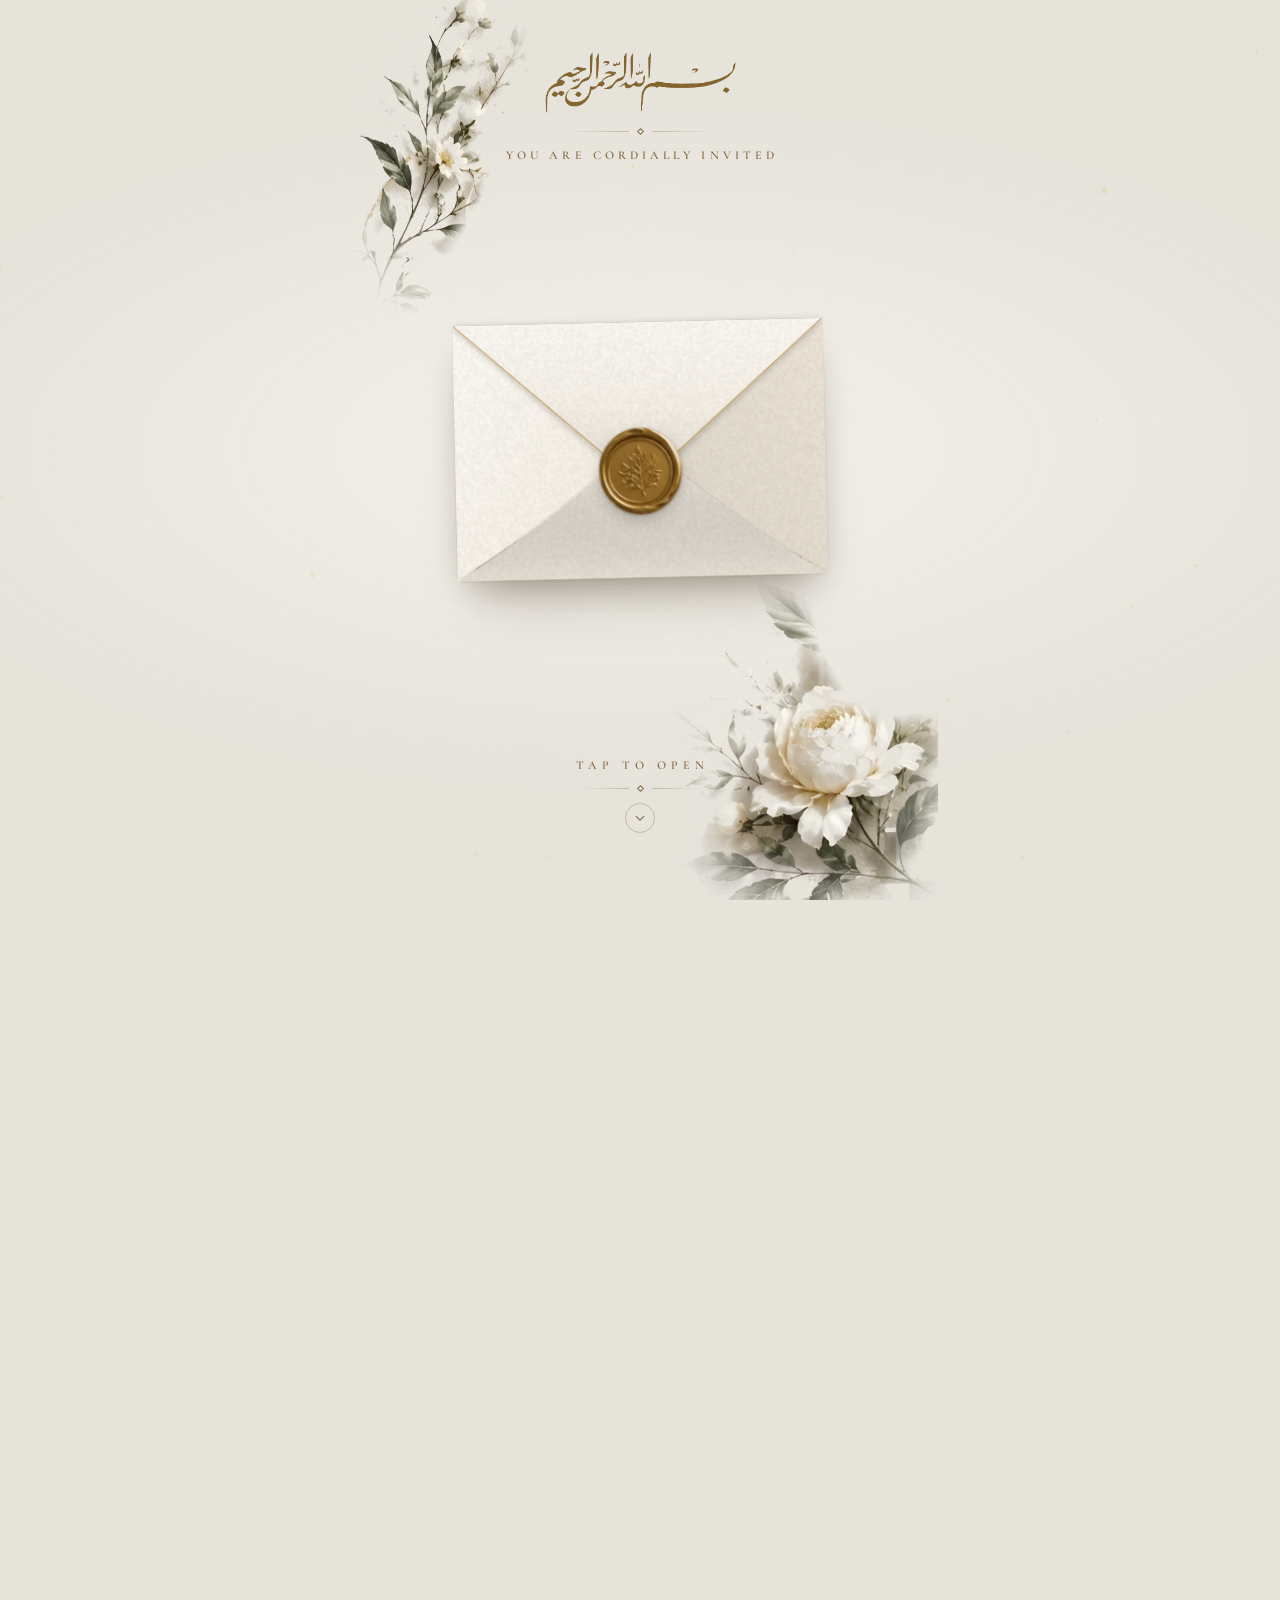
==== commit 1d7077b9: "Version asset links so cached files never mix with new pages Co-Authored-By: Claude Opus 5.5 <norepl" ====
--- a/barat/index.html
+++ b/barat/index.html
@@ -13,7 +13,7 @@
 <meta property="og:title" content="You’re invited · Barat of Raamiz &amp; Fiza">
 <meta property="og:description" content="Friday, 18 December 2026 · 3 to 6 PM · Palm Hills Country Club, Lahore">
 <meta property="og:url" content="https://raamizkn.github.io/raamiz-fiza/barat/">
-<meta property="og:image" content="https://raamizkn.github.io/raamiz-fiza/assets/og-barat.jpg">
+<meta property="og:image" content="https://raamizkn.github.io/raamiz-fiza/assets/og-barat.jpg?v=2">
 <meta property="og:image:width" content="1200">
 <meta property="og:image:height" content="630">
 <meta property="og:image:alt" content="The Barat invitation card for Raamiz and Fiza">
@@ -23,8 +23,8 @@
 <link rel="preconnect" href="https://fonts.googleapis.com">
 <link rel="preconnect" href="https://fonts.gstatic.com" crossorigin>
 <link rel="stylesheet" href="https://fonts.googleapis.com/css2?family=Cormorant+Garamond:ital,wght@0,400;0,500;0,600;0,700;1,400;1,500&amp;family=Pinyon+Script&amp;display=swap">
-<link rel="preload" as="image" href="../assets/card-barat.webp" fetchpriority="high">
-<link rel="stylesheet" href="../assets/invite.css">
+<link rel="preload" as="image" href="../assets/card-barat.webp?v=2" fetchpriority="high">
+<link rel="stylesheet" href="../assets/invite.css?v=2">
 <noscript><style>.stage{display:none}html.is-sealed,html.is-sealed body{height:auto;overflow:auto}</style></noscript>
 </head>
 <body>
@@ -94,7 +94,7 @@
       </div>
 
       <div class="card-clip" aria-hidden="true">
-        <div class="card"><img class="card-art" src="../assets/card-barat.webp" alt="" width="1276" height="1896"></div>
+        <div class="card"><img class="card-art" src="../assets/card-barat.webp?v=2" alt="" width="1276" height="1896"></div>
       </div>
 
       <div class="env-layer env-pocket" aria-hidden="true">
@@ -159,7 +159,7 @@
 
 <main class="invite">
   <section class="hero">
-    <img class="final-card" src="../assets/card-barat.webp" width="1276" height="1896" alt="Bismillah ir-Rahman ir-Rahim. Mr. Faisal Hayat Khan Niazi and Mrs. Shagufta Faisal cordially invite you to the Barat ceremony of their beloved son, Raamiz with Fiza. 3 to 6 PM, Friday, 18 December 2026, Palm Hills Country Club, Barki Road, Lahore. We would be honoured to share this special day with you. RSVP: Hassan Khan Niazi, Rayyan Khan Niazi, Friends &amp; Family. 03128899999, 03135544555.">
+    <img class="final-card" src="../assets/card-barat.webp?v=2" width="1276" height="1896" alt="Bismillah ir-Rahman ir-Rahim. Mr. Faisal Hayat Khan Niazi and Mrs. Shagufta Faisal cordially invite you to the Barat ceremony of their beloved son, Raamiz with Fiza. 3 to 6 PM, Friday, 18 December 2026, Palm Hills Country Club, Barki Road, Lahore. We would be honoured to share this special day with you. RSVP: Hassan Khan Niazi, Rayyan Khan Niazi, Friends &amp; Family. 03128899999, 03135544555.">
     <a class="scroll-hint" href="#details">Details<span class="cta-chevron"><svg viewBox="0 0 12 12" aria-hidden="true"><path d="M2.2 4.4 6 8.2l3.8-3.8" fill="none" stroke="currentColor" stroke-width="1.2" stroke-linecap="round" stroke-linejoin="round"/></svg></span></a>
   </section>
 
@@ -203,6 +203,6 @@
   </footer>
 </main>
 
-<script src="../assets/invite.js" defer></script>
+<script src="../assets/invite.js?v=2" defer></script>
 </body>
 </html>
--- a/assets/invite.css
+++ b/assets/invite.css
@@ -135,28 +135,28 @@
   left: calc(var(--u) * -10);
   width: calc(var(--u) * 38);
   aspect-ratio: 338 / 710;
-  background-image: url(decor-barat-tl.webp);
+  background-image: url(decor-barat-tl.webp?v=2);
 }
 html[data-event="barat"] .decor--br {
   bottom: calc(var(--u) * -6);
   right: calc(var(--u) * -12);
   width: calc(var(--u) * 56);
   aspect-ratio: 450 / 620;
-  background-image: url(decor-barat-br.webp);
+  background-image: url(decor-barat-br.webp?v=2);
 }
 html[data-event="walima"] .decor--tl {
   top: calc(var(--sat) * .4 - var(--u) * 6);
   left: calc(var(--u) * -12);
   width: calc(var(--u) * 54);
   aspect-ratio: 460 / 610;
-  background-image: url(decor-walima-tl.webp);
+  background-image: url(decor-walima-tl.webp?v=2);
 }
 html[data-event="walima"] .decor--br {
   bottom: calc(var(--u) * -7);
   right: calc(var(--u) * -14);
   width: calc(var(--u) * 66);
   aspect-ratio: 630 / 580;
-  background-image: url(decor-walima-br.webp);
+  background-image: url(decor-walima-br.webp?v=2);
 }
 
 .intro {
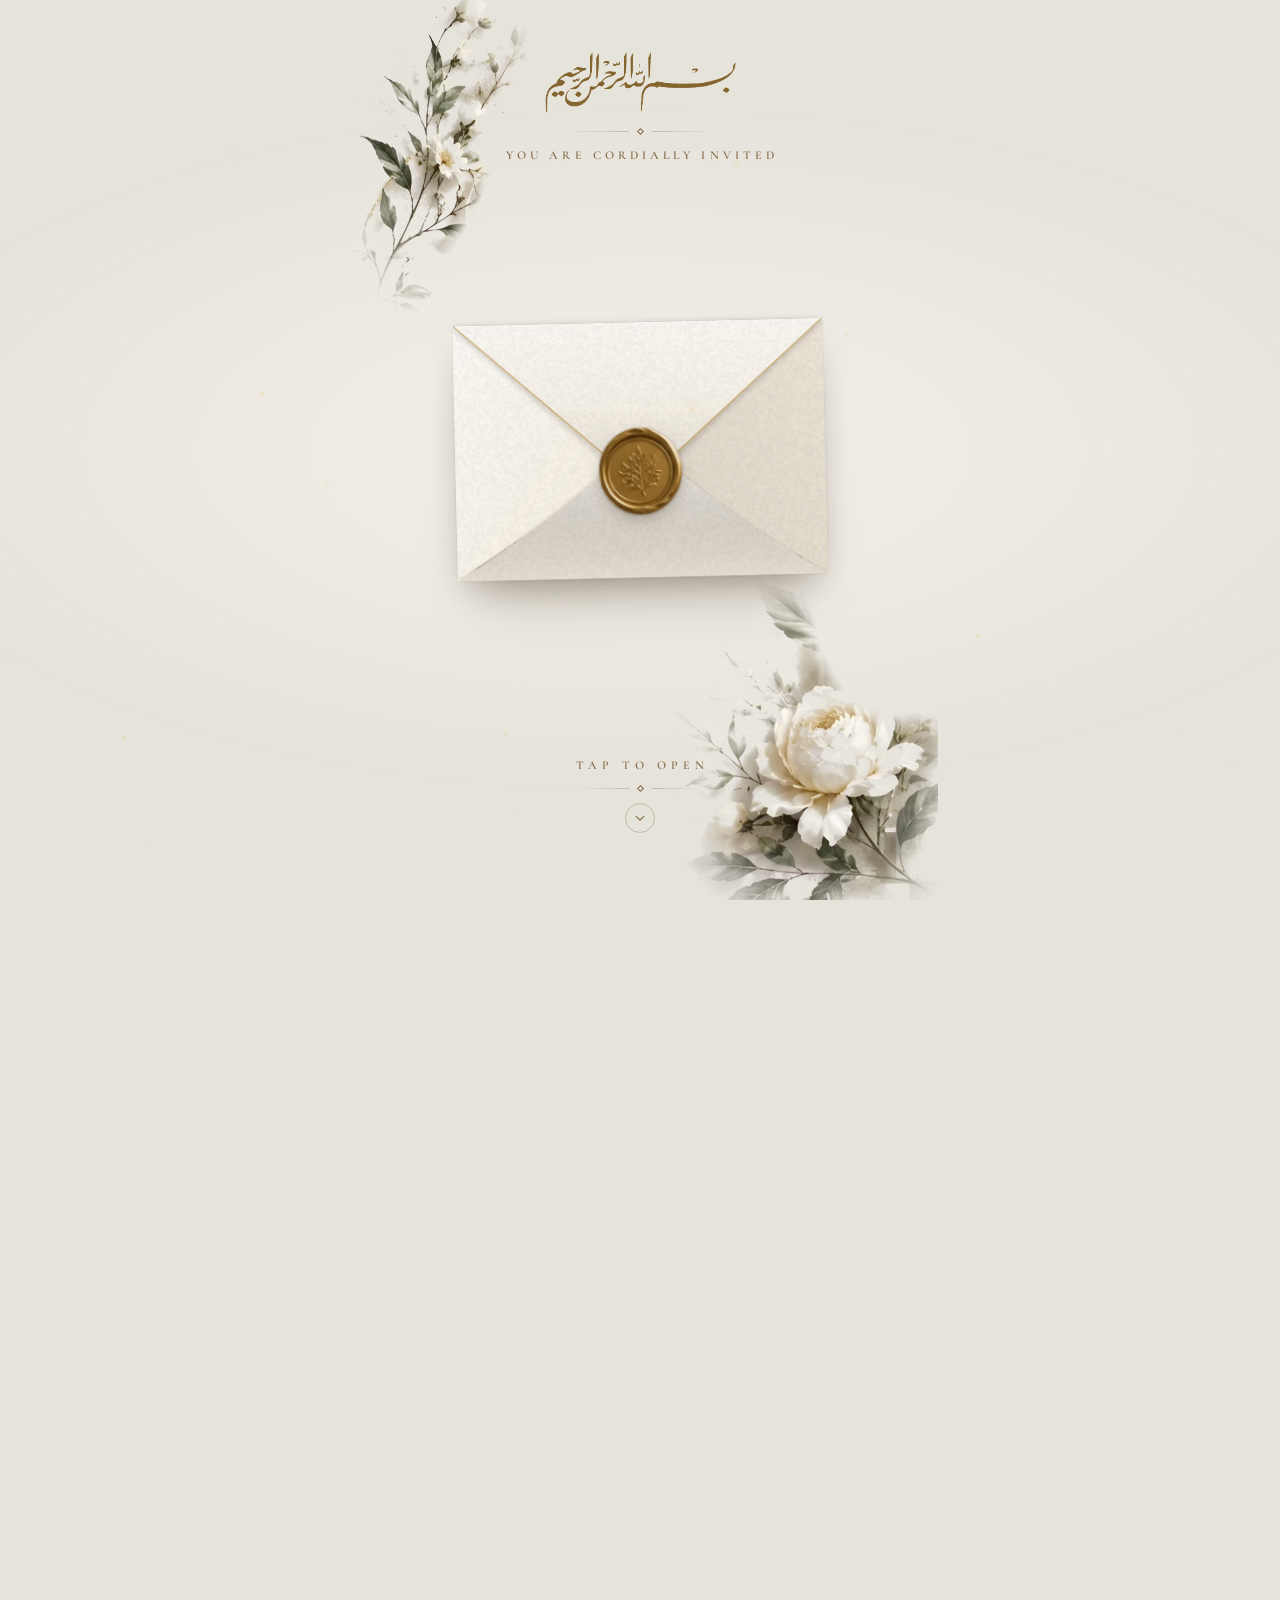
==== commit 3342c2ae: "Bring back the Barat card's torn edges The card shows as clean paper inside the envelope and the tor" ====
--- a/barat/index.html
+++ b/barat/index.html
@@ -13,7 +13,7 @@
 <meta property="og:title" content="You’re invited · Barat of Raamiz &amp; Fiza">
 <meta property="og:description" content="Friday, 18 December 2026 · 3 to 6 PM · Palm Hills Country Club, Lahore">
 <meta property="og:url" content="https://raamizkn.github.io/raamiz-fiza/barat/">
-<meta property="og:image" content="https://raamizkn.github.io/raamiz-fiza/assets/og-barat.jpg?v=2">
+<meta property="og:image" content="https://raamizkn.github.io/raamiz-fiza/assets/og-barat.jpg?v=3">
 <meta property="og:image:width" content="1200">
 <meta property="og:image:height" content="630">
 <meta property="og:image:alt" content="The Barat invitation card for Raamiz and Fiza">
@@ -23,8 +23,8 @@
 <link rel="preconnect" href="https://fonts.googleapis.com">
 <link rel="preconnect" href="https://fonts.gstatic.com" crossorigin>
 <link rel="stylesheet" href="https://fonts.googleapis.com/css2?family=Cormorant+Garamond:ital,wght@0,400;0,500;0,600;0,700;1,400;1,500&amp;family=Pinyon+Script&amp;display=swap">
-<link rel="preload" as="image" href="../assets/card-barat.webp?v=2" fetchpriority="high">
-<link rel="stylesheet" href="../assets/invite.css?v=2">
+<link rel="preload" as="image" href="../assets/card-barat.webp?v=3" fetchpriority="high">
+<link rel="stylesheet" href="../assets/invite.css?v=3">
 <noscript><style>.stage{display:none}html.is-sealed,html.is-sealed body{height:auto;overflow:auto}</style></noscript>
 </head>
 <body>
@@ -94,7 +94,10 @@
       </div>
 
       <div class="card-clip" aria-hidden="true">
-        <div class="card"><img class="card-art" src="../assets/card-barat.webp?v=2" alt="" width="1276" height="1896"></div>
+        <div class="card">
+          <img class="card-art feather" src="../assets/card-barat.webp?v=3" alt="" width="1419" height="2000">
+          <img class="card-full feather" src="../assets/card-barat.webp?v=3" alt="" width="1419" height="2000">
+        </div>
       </div>
 
       <div class="env-layer env-pocket" aria-hidden="true">
@@ -159,7 +162,7 @@
 
 <main class="invite">
   <section class="hero">
-    <img class="final-card" src="../assets/card-barat.webp?v=2" width="1276" height="1896" alt="Bismillah ir-Rahman ir-Rahim. Mr. Faisal Hayat Khan Niazi and Mrs. Shagufta Faisal cordially invite you to the Barat ceremony of their beloved son, Raamiz with Fiza. 3 to 6 PM, Friday, 18 December 2026, Palm Hills Country Club, Barki Road, Lahore. We would be honoured to share this special day with you. RSVP: Hassan Khan Niazi, Rayyan Khan Niazi, Friends &amp; Family. 03128899999, 03135544555.">
+    <img class="final-card feather" src="../assets/card-barat.webp?v=3" width="1419" height="2000" alt="Bismillah ir-Rahman ir-Rahim. Mr. Faisal Hayat Khan Niazi and Mrs. Shagufta Faisal cordially invite you to the Barat ceremony of their beloved son, Raamiz with Fiza. 3 to 6 PM, Friday, 18 December 2026, Palm Hills Country Club, Barki Road, Lahore. We would be honoured to share this special day with you. RSVP: Hassan Khan Niazi, Rayyan Khan Niazi, Friends &amp; Family. 03128899999, 03135544555.">
     <a class="scroll-hint" href="#details">Details<span class="cta-chevron"><svg viewBox="0 0 12 12" aria-hidden="true"><path d="M2.2 4.4 6 8.2l3.8-3.8" fill="none" stroke="currentColor" stroke-width="1.2" stroke-linecap="round" stroke-linejoin="round"/></svg></span></a>
   </section>
 
@@ -203,6 +206,6 @@
   </footer>
 </main>
 
-<script src="../assets/invite.js?v=2" defer></script>
+<script src="../assets/invite.js?v=3" defer></script>
 </body>
 </html>
--- a/assets/invite.css
+++ b/assets/invite.css
@@ -29,8 +29,8 @@
   --shine-b: #b8944f;
   --shine-c: #f0dca6;
   --btn-bg: rgba(255, 255, 255, .42);
-  --card-ratio: 1276 / 1896; /* the barat artwork, cropped to the paper */
-  --card-ar: .673;
+  --card-ratio: 1419 / 2000;
+  --card-ar: .7095;
 }
 
 html[data-event="walima"] {
@@ -372,7 +372,12 @@
   transform-origin: 0 0;
   will-change: transform;
 }
-.card-art { display: block; width: 100%; height: 100%; }
+.card-art,
+.card-full { position: absolute; inset: 0; display: block; width: 100%; height: 100%; }
+/* barat: only the paper shows inside the envelope; the torn edges fade in as the card lands */
+html[data-event="barat"] .card-art { clip-path: inset(2.6% 5% 2.6% 5.07%); }
+.card-full { opacity: 0; will-change: opacity; }
+html[data-event="walima"] .card-full { display: none; }
 
 /* call to action */
 .cta {
@@ -447,6 +452,18 @@
   width: min(100%, calc((100svh - var(--sat) - var(--sab) - 72px) * var(--card-ar)));
   height: auto;
   aspect-ratio: var(--card-ratio);
+}
+
+/* The barat artwork is torn paper photographed on a surface — blend its outer edge into the page. */
+html[data-event="barat"] .feather {
+  -webkit-mask-image:
+    linear-gradient(90deg, transparent 0, #000 2.6%, #000 97.4%, transparent 100%),
+    linear-gradient(180deg, transparent 0, #000 1.3%, #000 98.2%, transparent 100%);
+  -webkit-mask-composite: source-in;
+  mask-image:
+    linear-gradient(90deg, transparent 0, #000 2.6%, #000 97.4%, transparent 100%),
+    linear-gradient(180deg, transparent 0, #000 1.3%, #000 98.2%, transparent 100%);
+  mask-composite: intersect;
 }
 
 .scroll-hint {
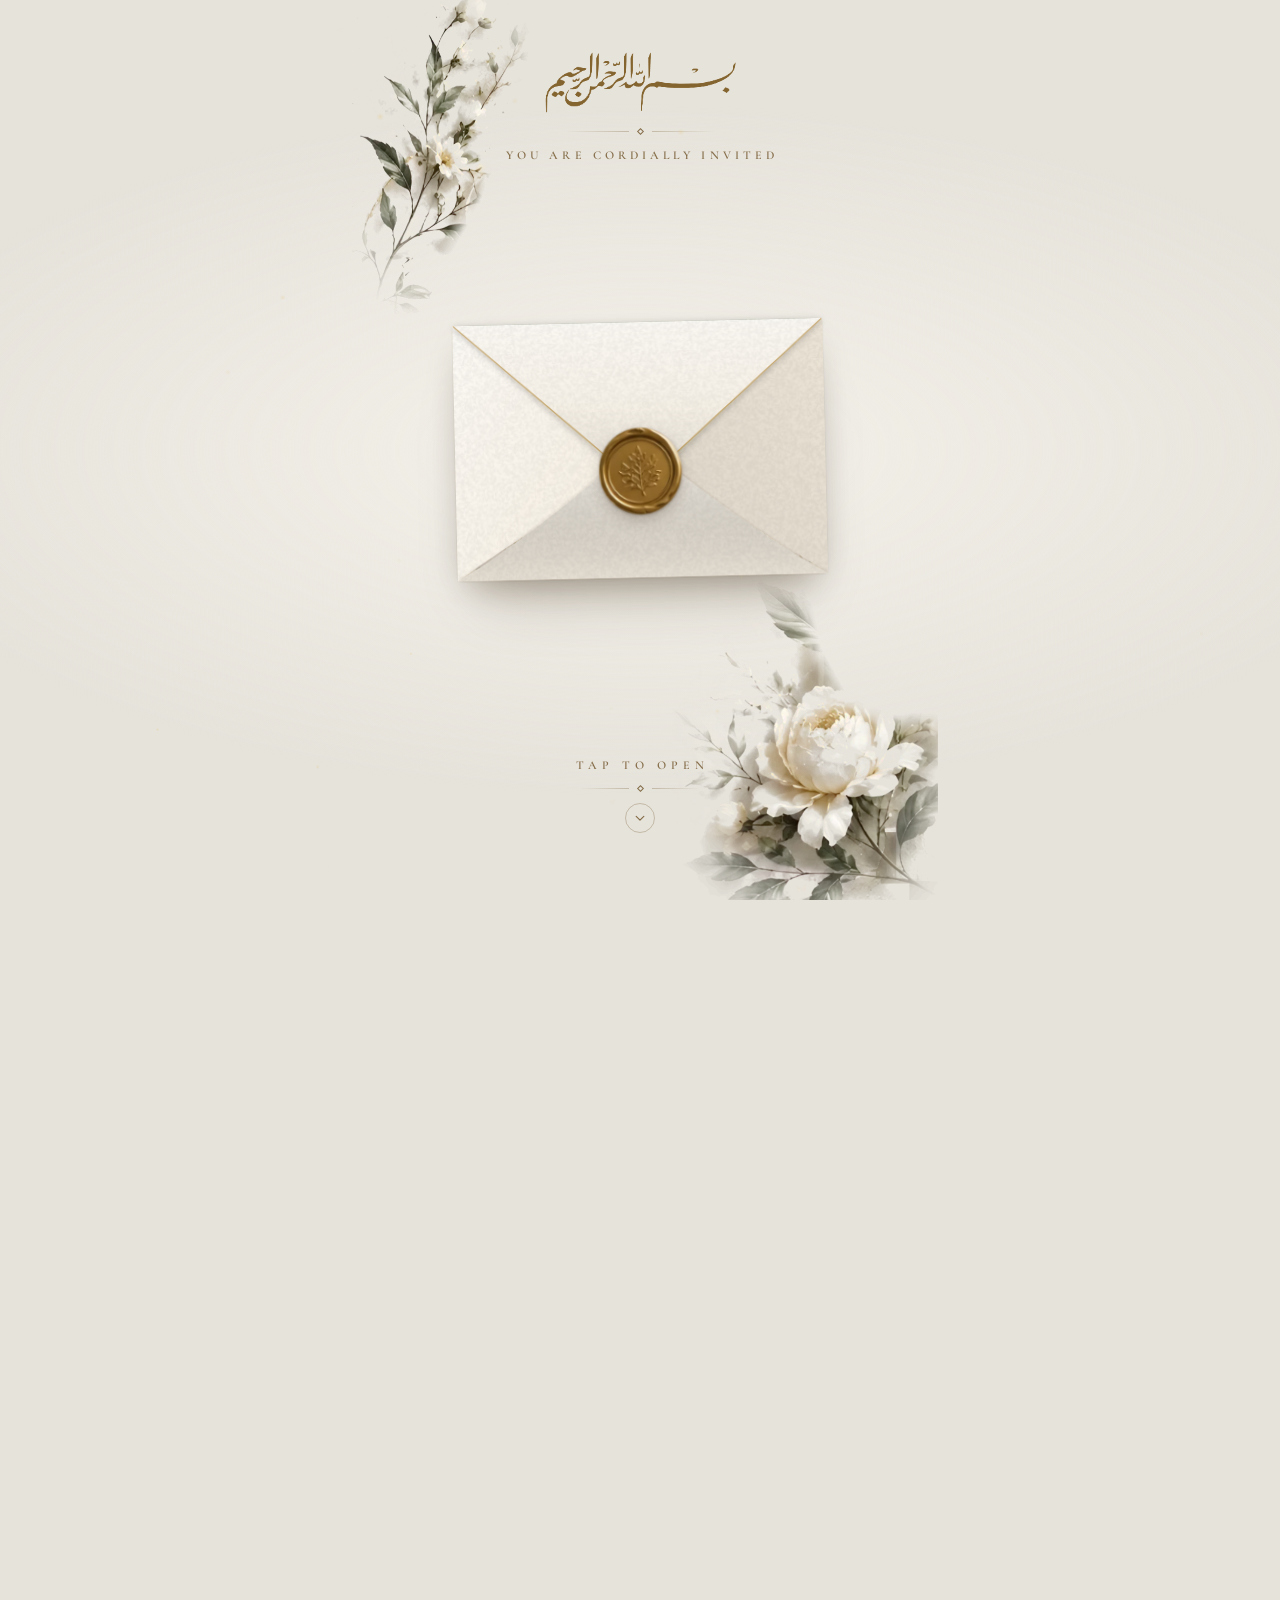
==== commit 755ce1a2: "Nudge guests to the RSVP and lift the scroll hints off the bottom edge - Details is a full screen wi" ====
--- a/barat/index.html
+++ b/barat/index.html
@@ -13,7 +13,7 @@
 <meta property="og:title" content="You’re invited · Barat of Raamiz &amp; Fiza">
 <meta property="og:description" content="Friday, 18 December 2026 · 3 to 6 PM · Palm Hills Country Club, Lahore">
 <meta property="og:url" content="https://raamizkn.github.io/raamiz-fiza/barat/">
-<meta property="og:image" content="https://raamizkn.github.io/raamiz-fiza/assets/og-barat.jpg?v=3">
+<meta property="og:image" content="https://raamizkn.github.io/raamiz-fiza/assets/og-barat.jpg?v=5">
 <meta property="og:image:width" content="1200">
 <meta property="og:image:height" content="630">
 <meta property="og:image:alt" content="The Barat invitation card for Raamiz and Fiza">
@@ -23,8 +23,8 @@
 <link rel="preconnect" href="https://fonts.googleapis.com">
 <link rel="preconnect" href="https://fonts.gstatic.com" crossorigin>
 <link rel="stylesheet" href="https://fonts.googleapis.com/css2?family=Cormorant+Garamond:ital,wght@0,400;0,500;0,600;0,700;1,400;1,500&amp;family=Pinyon+Script&amp;display=swap">
-<link rel="preload" as="image" href="../assets/card-barat.webp?v=3" fetchpriority="high">
-<link rel="stylesheet" href="../assets/invite.css?v=3">
+<link rel="preload" as="image" href="../assets/card-barat.webp?v=5" fetchpriority="high">
+<link rel="stylesheet" href="../assets/invite.css?v=5">
 <noscript><style>.stage{display:none}html.is-sealed,html.is-sealed body{height:auto;overflow:auto}</style></noscript>
 </head>
 <body>
@@ -95,8 +95,8 @@
 
       <div class="card-clip" aria-hidden="true">
         <div class="card">
-          <img class="card-art feather" src="../assets/card-barat.webp?v=3" alt="" width="1419" height="2000">
-          <img class="card-full feather" src="../assets/card-barat.webp?v=3" alt="" width="1419" height="2000">
+          <img class="card-art feather" src="../assets/card-barat.webp?v=5" alt="" width="1419" height="2000">
+          <img class="card-full feather" src="../assets/card-barat.webp?v=5" alt="" width="1419" height="2000">
         </div>
       </div>
 
@@ -162,11 +162,12 @@
 
 <main class="invite">
   <section class="hero">
-    <img class="final-card feather" src="../assets/card-barat.webp?v=3" width="1419" height="2000" alt="Bismillah ir-Rahman ir-Rahim. Mr. Faisal Hayat Khan Niazi and Mrs. Shagufta Faisal cordially invite you to the Barat ceremony of their beloved son, Raamiz with Fiza. 3 to 6 PM, Friday, 18 December 2026, Palm Hills Country Club, Barki Road, Lahore. We would be honoured to share this special day with you. RSVP: Hassan Khan Niazi, Rayyan Khan Niazi, Friends &amp; Family. 03128899999, 03135544555.">
+    <img class="final-card feather" src="../assets/card-barat.webp?v=5" width="1419" height="2000" alt="Bismillah ir-Rahman ir-Rahim. Mr. Faisal Hayat Khan Niazi and Mrs. Shagufta Faisal cordially invite you to the Barat ceremony of their beloved son, Raamiz with Fiza. 3 to 6 PM, Friday, 18 December 2026, Palm Hills Country Club, Barki Road, Lahore. We would be honoured to share this special day with you. RSVP: Hassan Khan Niazi, Rayyan Khan Niazi, Friends &amp; Family. 03128899999, 03135544555.">
     <a class="scroll-hint" href="#details">Details<span class="cta-chevron"><svg viewBox="0 0 12 12" aria-hidden="true"><path d="M2.2 4.4 6 8.2l3.8-3.8" fill="none" stroke="currentColor" stroke-width="1.2" stroke-linecap="round" stroke-linejoin="round"/></svg></span></a>
   </section>
 
   <section class="details" id="details">
+    <div class="details-body">
     <p class="eyebrow reveal">Join us for the</p>
     <h1 class="event-name reveal">Barat Ceremony</h1>
     <div class="reveal">
@@ -186,9 +187,11 @@
       <a class="btn" href="../assets/barat.ics" data-calendar data-google="https://calendar.google.com/calendar/render?action=TEMPLATE&amp;text=Barat%20%C2%B7%20Raamiz%20%26%20Fiza&amp;dates=20261218T100000Z/20261218T130000Z&amp;location=Palm%20Hills%20Country%20Club%2C%20Barki%20Road%2C%20Lahore&amp;details=Mr.%20Faisal%20Hayat%20Khan%20Niazi%20and%20Mrs.%20Shagufta%20Faisal%20cordially%20invite%20you%20to%20the%20Barat%20ceremony%20of%20their%20beloved%20son%2C%20Raamiz%2C%20with%20Fiza.&amp;ctz=Asia%2FKarachi"><svg viewBox="0 0 24 24" aria-hidden="true"><rect x="3.5" y="5" width="17" height="15.5" rx="2.5" fill="none" stroke="currentColor" stroke-width="1.5"/><path d="M3.5 10h17M8 3v4M16 3v4" fill="none" stroke="currentColor" stroke-width="1.5" stroke-linecap="round"/></svg>Add to calendar</a>
     </div>
     <p class="countdown reveal" data-countdown="2026-12-18"><span class="countdown-num"></span><span class="countdown-label"></span></p>
+    </div>
+    <a class="scroll-hint" href="#rsvp">RSVP<span class="cta-chevron"><svg viewBox="0 0 12 12" aria-hidden="true"><path d="M2.2 4.4 6 8.2l3.8-3.8" fill="none" stroke="currentColor" stroke-width="1.2" stroke-linecap="round" stroke-linejoin="round"/></svg></span></a>
   </section>
 
-  <section class="rsvp" aria-labelledby="rsvp-title">
+  <section class="rsvp" id="rsvp" aria-labelledby="rsvp-title">
     <div class="rule reveal" aria-hidden="true"><span></span><i></i><span></span></div>
     <p class="eyebrow reveal" id="rsvp-title">RSVP</p>
     <p class="rsvp-names reveal">Hassan Khan Niazi<br>Rayyan Khan Niazi<br>Friends &amp; Family</p>
@@ -206,6 +209,6 @@
   </footer>
 </main>
 
-<script src="../assets/invite.js?v=3" defer></script>
+<script src="../assets/invite.js?v=5" defer></script>
 </body>
 </html>
--- a/assets/invite.css
+++ b/assets/invite.css
@@ -58,6 +58,7 @@
 *, *::before, *::after { box-sizing: border-box; }
 
 html {
+  scroll-behavior: smooth;
   background: var(--bg);
   -webkit-text-size-adjust: 100%;
   text-size-adjust: 100%;
@@ -438,18 +439,20 @@
   margin: 0 auto;
 }
 
+/* card centred on screen; the "Details" hint sits halfway between the card and the bottom edge */
 .hero {
   position: relative;
   min-height: 100svh;
-  display: flex;
-  align-items: center;
-  justify-content: center;
-  padding: calc(var(--sat) + 12px) 0 calc(var(--sab) + 60px);
-}
+  display: grid;
+  grid-template-rows: 1fr auto 1fr;
+  justify-items: center;
+  padding: calc(var(--sat) + 12px) 0 calc(var(--sab) + 12px);
+}
+.hero .final-card { grid-row: 2; }
 
 .final-card {
   display: block;
-  width: min(100%, calc((100svh - var(--sat) - var(--sab) - 72px) * var(--card-ar)));
+  width: min(100%, calc((100svh - var(--sat) - var(--sab) - 184px) * var(--card-ar)));
   height: auto;
   aspect-ratio: var(--card-ratio);
 }
@@ -467,10 +470,9 @@
 }
 
 .scroll-hint {
-  position: absolute;
-  left: 50%;
-  bottom: calc(var(--sab) + 14px);
-  transform: translateX(-50%);
+  grid-row: 3;
+  align-self: center;
+  padding: 8px 16px 8px calc(16px + .34em); /* comfortable tap target; extra left pad re-centres tracked caps */
   display: flex;
   flex-direction: column;
   align-items: center;
@@ -478,7 +480,6 @@
   font-size: 11px;
   font-weight: 600;
   letter-spacing: .34em;
-  padding-left: .34em;
   text-transform: uppercase;
   color: var(--ink-soft);
   text-decoration: none;
@@ -489,9 +490,15 @@
 .scroll-hint .cta-chevron { width: 26px; height: 26px; }
 
 .details {
-  padding: 40px 28px 8px;
+  position: relative;
+  min-height: 100svh; /* a full screen of its own; the RSVP hint sits halfway between the details and the bottom edge */
+  display: grid;
+  grid-template-rows: 1fr auto 1fr;
+  justify-items: center;
+  padding: calc(var(--sat) + 24px) 28px calc(var(--sab) + 12px);
   text-align: center;
 }
+.details-body { grid-row: 2; width: 100%; }
 .details, .rsvp { font-variant-numeric: lining-nums; } /* Cormorant defaults to old-style figures; phone numbers need lining ones */
 
 .eyebrow {
@@ -683,14 +690,29 @@
 }
 .reveal.is-in { opacity: 1; transform: none; }
 
+/* short phones (iPhone SE/mini): tighten the details so the RSVP hint keeps clear of the bottom edge */
+@media (max-height: 740px) {
+  .details { padding-top: calc(var(--sat) + 12px); }
+  .event-name { font-size: 32px; }
+  .date { margin-top: 18px; }
+  .date-day { font-size: 54px; }
+  .date-time { margin-top: 8px; font-size: 21px; }
+  .details .rule { margin-top: 20px; }
+  .venue { margin-top: 18px; }
+  .actions { margin-top: 18px; gap: 8px; }
+  .btn { min-height: 44px; }
+  .countdown { margin-top: 22px; }
+  .countdown-num { font-size: 38px; }
+}
+
 /* iOS < 15.4 has no svh units */
 @supports not (height: 1svh) {
   :root { --env-w: min(calc(var(--u) * 86), 370px, 58vh); }
-  body, .hero { min-height: 100vh; }
+  body, .hero, .details { min-height: 100vh; }
   .intro { top: calc(var(--sat) + 5.5vh); }
   .cta { bottom: calc(var(--sab) + 7.5vh); }
   .card-clip { top: -300vh; transform-origin: calc(100vw + var(--env-w) / 2) calc(300vh + var(--env-h) / 2); }
-  .final-card { width: min(100%, calc((100vh - var(--sat) - var(--sab) - 72px) * var(--card-ar))); }
+  .final-card { width: min(100%, calc((100vh - var(--sat) - var(--sab) - 184px) * var(--card-ar))); }
 }
 
 @media (prefers-reduced-motion: reduce) {
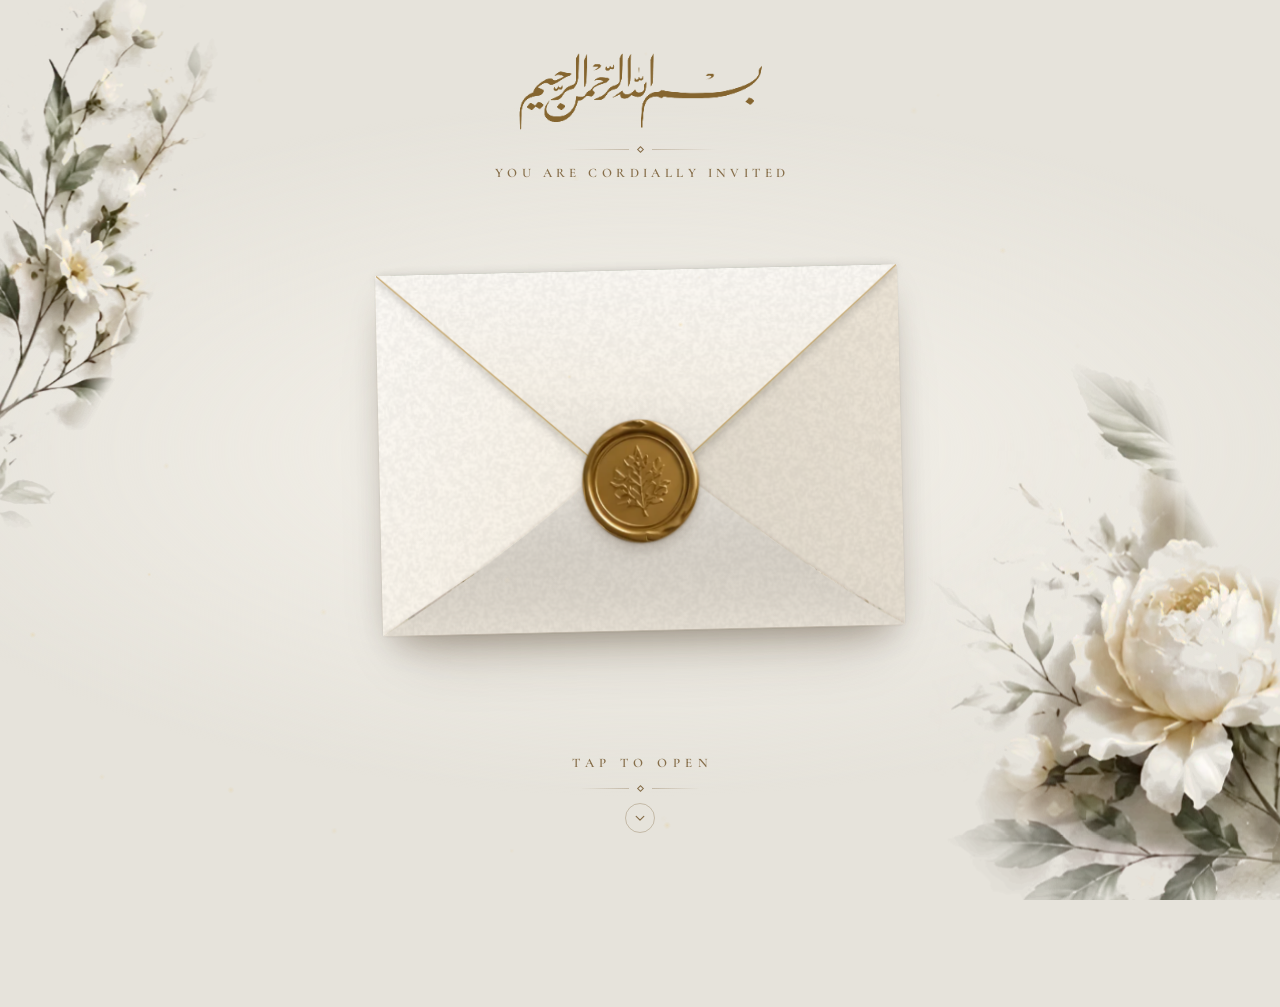
==== commit fbde1eb3: "Add tablet and desktop layouts - Portrait tablets: the phone flow scaled up (bigger envelope, card a" ====
--- a/barat/index.html
+++ b/barat/index.html
@@ -13,7 +13,7 @@
 <meta property="og:title" content="You’re invited · Barat of Raamiz &amp; Fiza">
 <meta property="og:description" content="Friday, 18 December 2026 · 3 to 6 PM · Palm Hills Country Club, Lahore">
 <meta property="og:url" content="https://raamizkn.github.io/raamiz-fiza/barat/">
-<meta property="og:image" content="https://raamizkn.github.io/raamiz-fiza/assets/og-barat.jpg?v=5">
+<meta property="og:image" content="https://raamizkn.github.io/raamiz-fiza/assets/og-barat.jpg?v=6">
 <meta property="og:image:width" content="1200">
 <meta property="og:image:height" content="630">
 <meta property="og:image:alt" content="The Barat invitation card for Raamiz and Fiza">
@@ -23,8 +23,8 @@
 <link rel="preconnect" href="https://fonts.googleapis.com">
 <link rel="preconnect" href="https://fonts.gstatic.com" crossorigin>
 <link rel="stylesheet" href="https://fonts.googleapis.com/css2?family=Cormorant+Garamond:ital,wght@0,400;0,500;0,600;0,700;1,400;1,500&amp;family=Pinyon+Script&amp;display=swap">
-<link rel="preload" as="image" href="../assets/card-barat.webp?v=5" fetchpriority="high">
-<link rel="stylesheet" href="../assets/invite.css?v=5">
+<link rel="preload" as="image" href="../assets/card-barat.webp?v=6" fetchpriority="high">
+<link rel="stylesheet" href="../assets/invite.css?v=6">
 <noscript><style>.stage{display:none}html.is-sealed,html.is-sealed body{height:auto;overflow:auto}</style></noscript>
 </head>
 <body>
@@ -95,8 +95,8 @@
 
       <div class="card-clip" aria-hidden="true">
         <div class="card">
-          <img class="card-art feather" src="../assets/card-barat.webp?v=5" alt="" width="1419" height="2000">
-          <img class="card-full feather" src="../assets/card-barat.webp?v=5" alt="" width="1419" height="2000">
+          <img class="card-art feather" src="../assets/card-barat.webp?v=6" alt="" width="1419" height="2000">
+          <img class="card-full feather" src="../assets/card-barat.webp?v=6" alt="" width="1419" height="2000">
         </div>
       </div>
 
@@ -162,10 +162,11 @@
 
 <main class="invite">
   <section class="hero">
-    <img class="final-card feather" src="../assets/card-barat.webp?v=5" width="1419" height="2000" alt="Bismillah ir-Rahman ir-Rahim. Mr. Faisal Hayat Khan Niazi and Mrs. Shagufta Faisal cordially invite you to the Barat ceremony of their beloved son, Raamiz with Fiza. 3 to 6 PM, Friday, 18 December 2026, Palm Hills Country Club, Barki Road, Lahore. We would be honoured to share this special day with you. RSVP: Hassan Khan Niazi, Rayyan Khan Niazi, Friends &amp; Family. 03128899999, 03135544555.">
+    <img class="final-card feather" src="../assets/card-barat.webp?v=6" width="1419" height="2000" alt="Bismillah ir-Rahman ir-Rahim. Mr. Faisal Hayat Khan Niazi and Mrs. Shagufta Faisal cordially invite you to the Barat ceremony of their beloved son, Raamiz with Fiza. 3 to 6 PM, Friday, 18 December 2026, Palm Hills Country Club, Barki Road, Lahore. We would be honoured to share this special day with you. RSVP: Hassan Khan Niazi, Rayyan Khan Niazi, Friends &amp; Family. 03128899999, 03135544555.">
     <a class="scroll-hint" href="#details">Details<span class="cta-chevron"><svg viewBox="0 0 12 12" aria-hidden="true"><path d="M2.2 4.4 6 8.2l3.8-3.8" fill="none" stroke="currentColor" stroke-width="1.2" stroke-linecap="round" stroke-linejoin="round"/></svg></span></a>
   </section>
 
+  <div class="info">
   <section class="details" id="details">
     <div class="details-body">
     <p class="eyebrow reveal">Join us for the</p>
@@ -207,8 +208,9 @@
     <p class="signoff-note reveal">With love &amp; duas</p>
     <button class="replay reveal" type="button"><span aria-hidden="true">↺</span>Open the envelope again</button>
   </footer>
+  </div>
 </main>
 
-<script src="../assets/invite.js?v=5" defer></script>
+<script src="../assets/invite.js?v=6" defer></script>
 </body>
 </html>
--- a/assets/invite.css
+++ b/assets/invite.css
@@ -715,6 +715,91 @@
   .final-card { width: min(100%, calc((100vh - var(--sat) - var(--sab) - 184px) * var(--card-ar))); }
 }
 
+/* ───────────────────────── Tablet (portrait) ───────────────────────── */
+
+@media (min-width: 700px) {
+  :root {
+    --u: min(1vw, 6.4px);
+    --env-w: min(calc(var(--u) * 80), 520px, 50vh);
+    --env-w: min(calc(var(--u) * 80), 520px, 50svh);
+  }
+  .stage-inner { width: min(100%, 640px); }
+  .invite { width: min(100%, 680px); }
+  .bismillah { width: 236px; }
+  .kicker, .cta-text { font-size: 13px; }
+  .guest { font-size: 38px; }
+  .guest.is-long { font-size: 30px; }
+  .details-body, .rsvp, .signoff { max-width: 520px; margin-left: auto; margin-right: auto; }
+  .event-name { font-size: 44px; }
+}
+
+/* ───────────────────────── Desktop & landscape tablet ─────────────────────────
+   Envelope scene fills the window; once opened the card sits on the left at full
+   height and the details, RSVP and sign-off sit beside it — no scrolling needed to find them. */
+
+@media (min-width: 900px) and (min-aspect-ratio: 5/4) {
+  :root {
+    --u: min(0.9vh, 9px);
+    --env-w: min(46vw, 540px, 58vh);
+    --env-w: min(46vw, 540px, 58svh);
+  }
+  .stage-inner { width: 100%; }
+  .bismillah { width: 250px; }
+
+  .invite {
+    width: fit-content;
+    max-width: 100%;
+    display: grid;
+    grid-template-columns: auto minmax(320px, 460px);
+    column-gap: clamp(32px, 5vw, 96px);
+    padding: 0 clamp(20px, 4vw, 64px);
+  }
+  .hero {
+    position: sticky;
+    top: 0;
+    align-self: start;
+    height: 100vh;
+    height: 100svh;
+    min-height: 0;
+    padding: 32px 0;
+  }
+  .final-card {
+    width: min(calc((100vh - 64px) * var(--card-ar)), calc(100vw - 600px));
+    width: min(calc((100svh - 64px) * var(--card-ar)), calc(100vw - 600px));
+  }
+  .scroll-hint { display: none; }
+
+  .info {
+    min-height: 100vh;
+    min-height: 100svh;
+    display: flex;
+    flex-direction: column;
+    justify-content: center;
+    padding: 40px 0;
+  }
+  .details {
+    display: block;
+    min-height: 0;
+    padding: 0;
+  }
+  .details-body, .rsvp, .signoff { max-width: none; }
+  .event-name { font-size: 38px; }
+  .date { margin-top: 16px; }
+  .date-day { font-size: 54px; }
+  .date-time { margin-top: 6px; font-size: 21px; }
+  .details .rule { margin-top: 18px; }
+  .venue { margin-top: 16px; }
+  .actions { margin-top: 16px; gap: 8px; }
+  .countdown { margin-top: 18px; }
+  .countdown-num { font-size: 38px; }
+  .rsvp-names { font-size: 18px; }
+  .rsvp { padding: 22px 0 0; }
+  .rsvp .rule { margin: 0 auto 16px; }
+  .rsvp-list { margin-top: 14px; }
+  .signoff { padding: 30px 0 0; }
+  .signoff-names { margin-top: 16px; }
+}
+
 @media (prefers-reduced-motion: reduce) {
   html.is-idle .env-layer,
   html.is-idle .card-clip,
